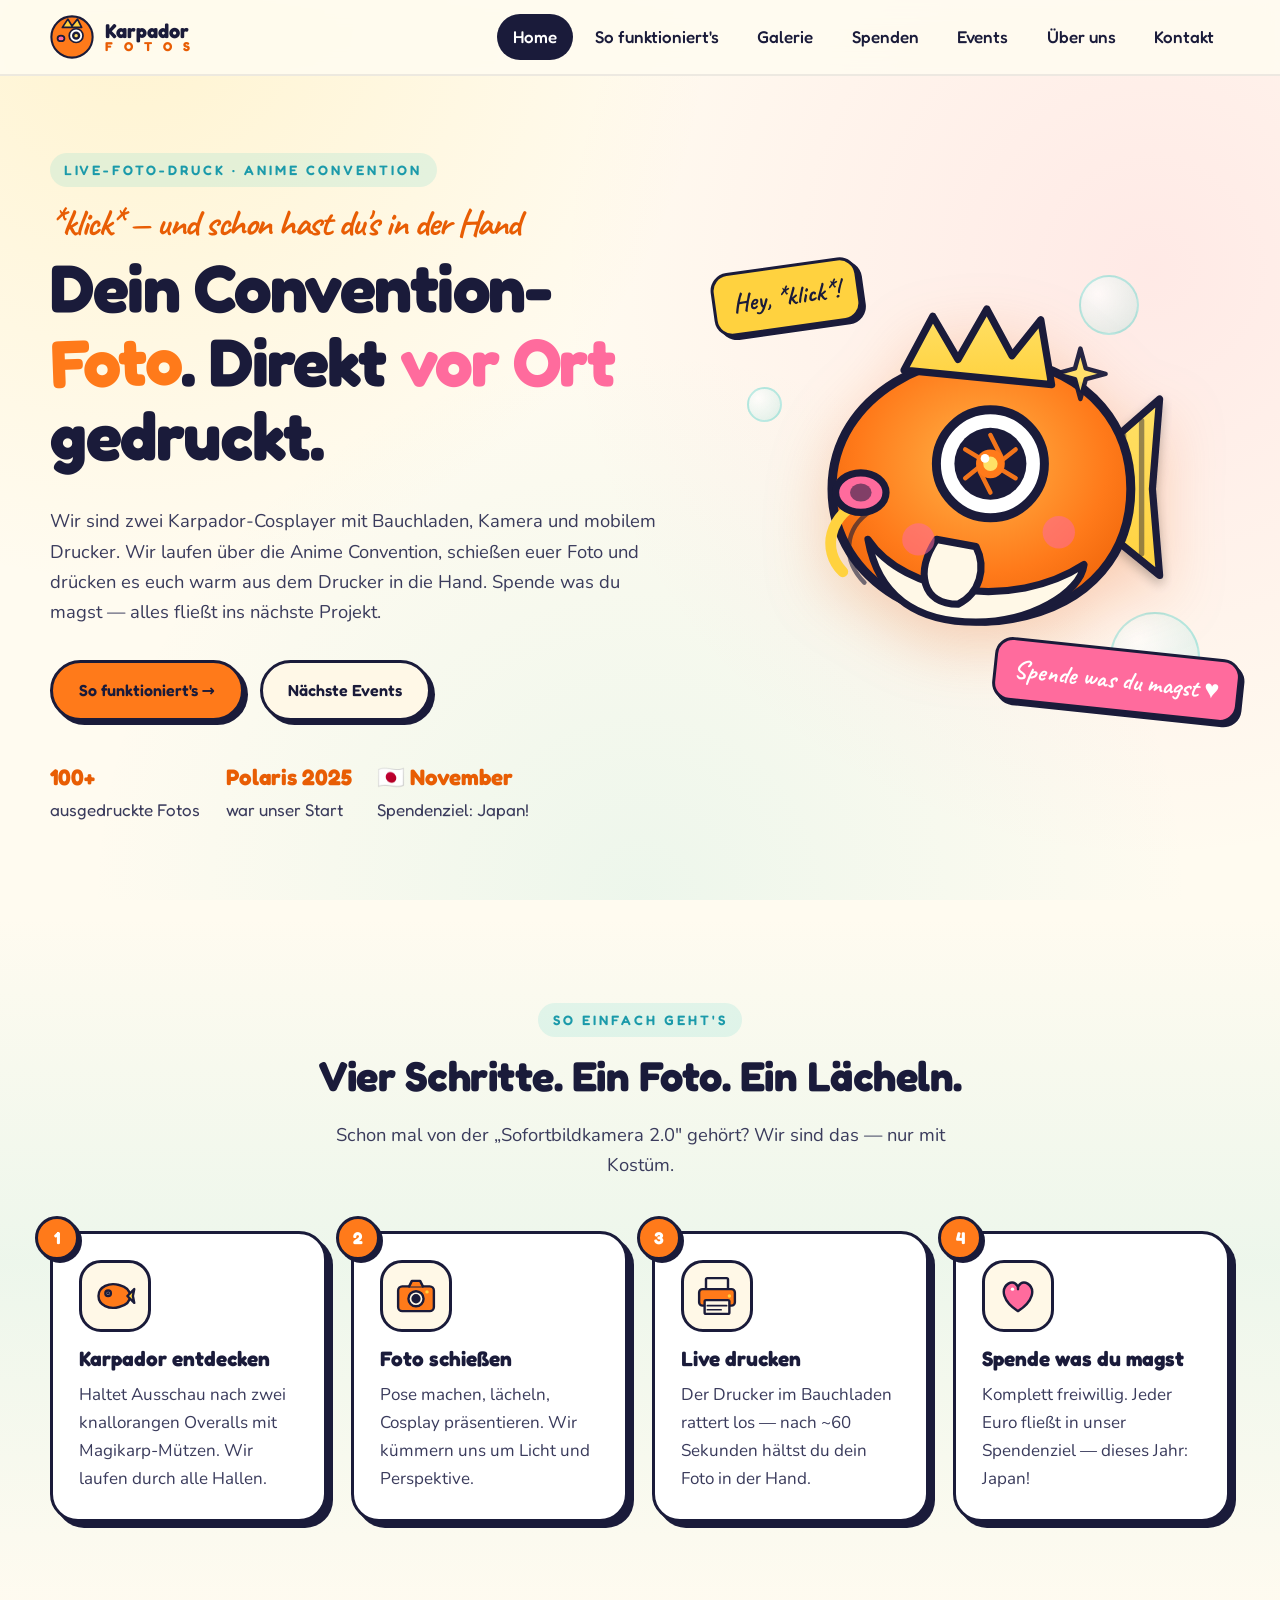
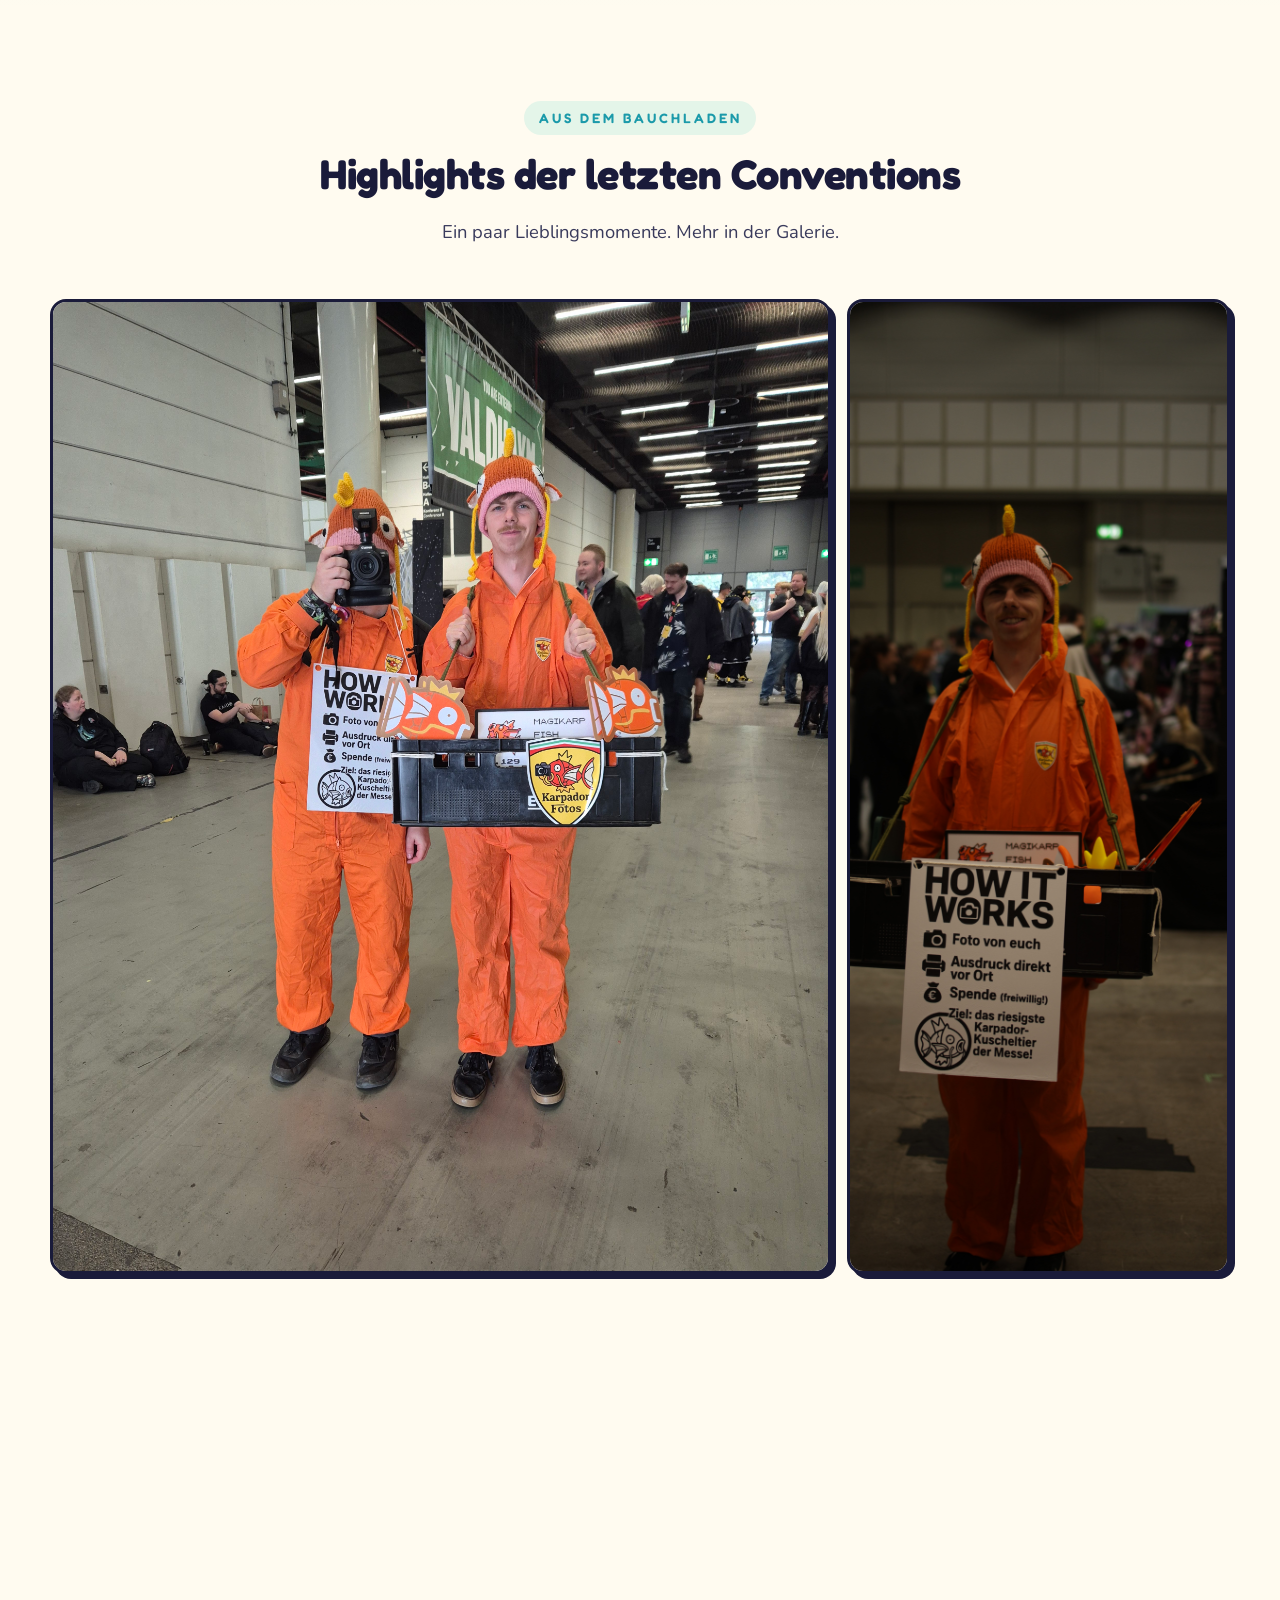
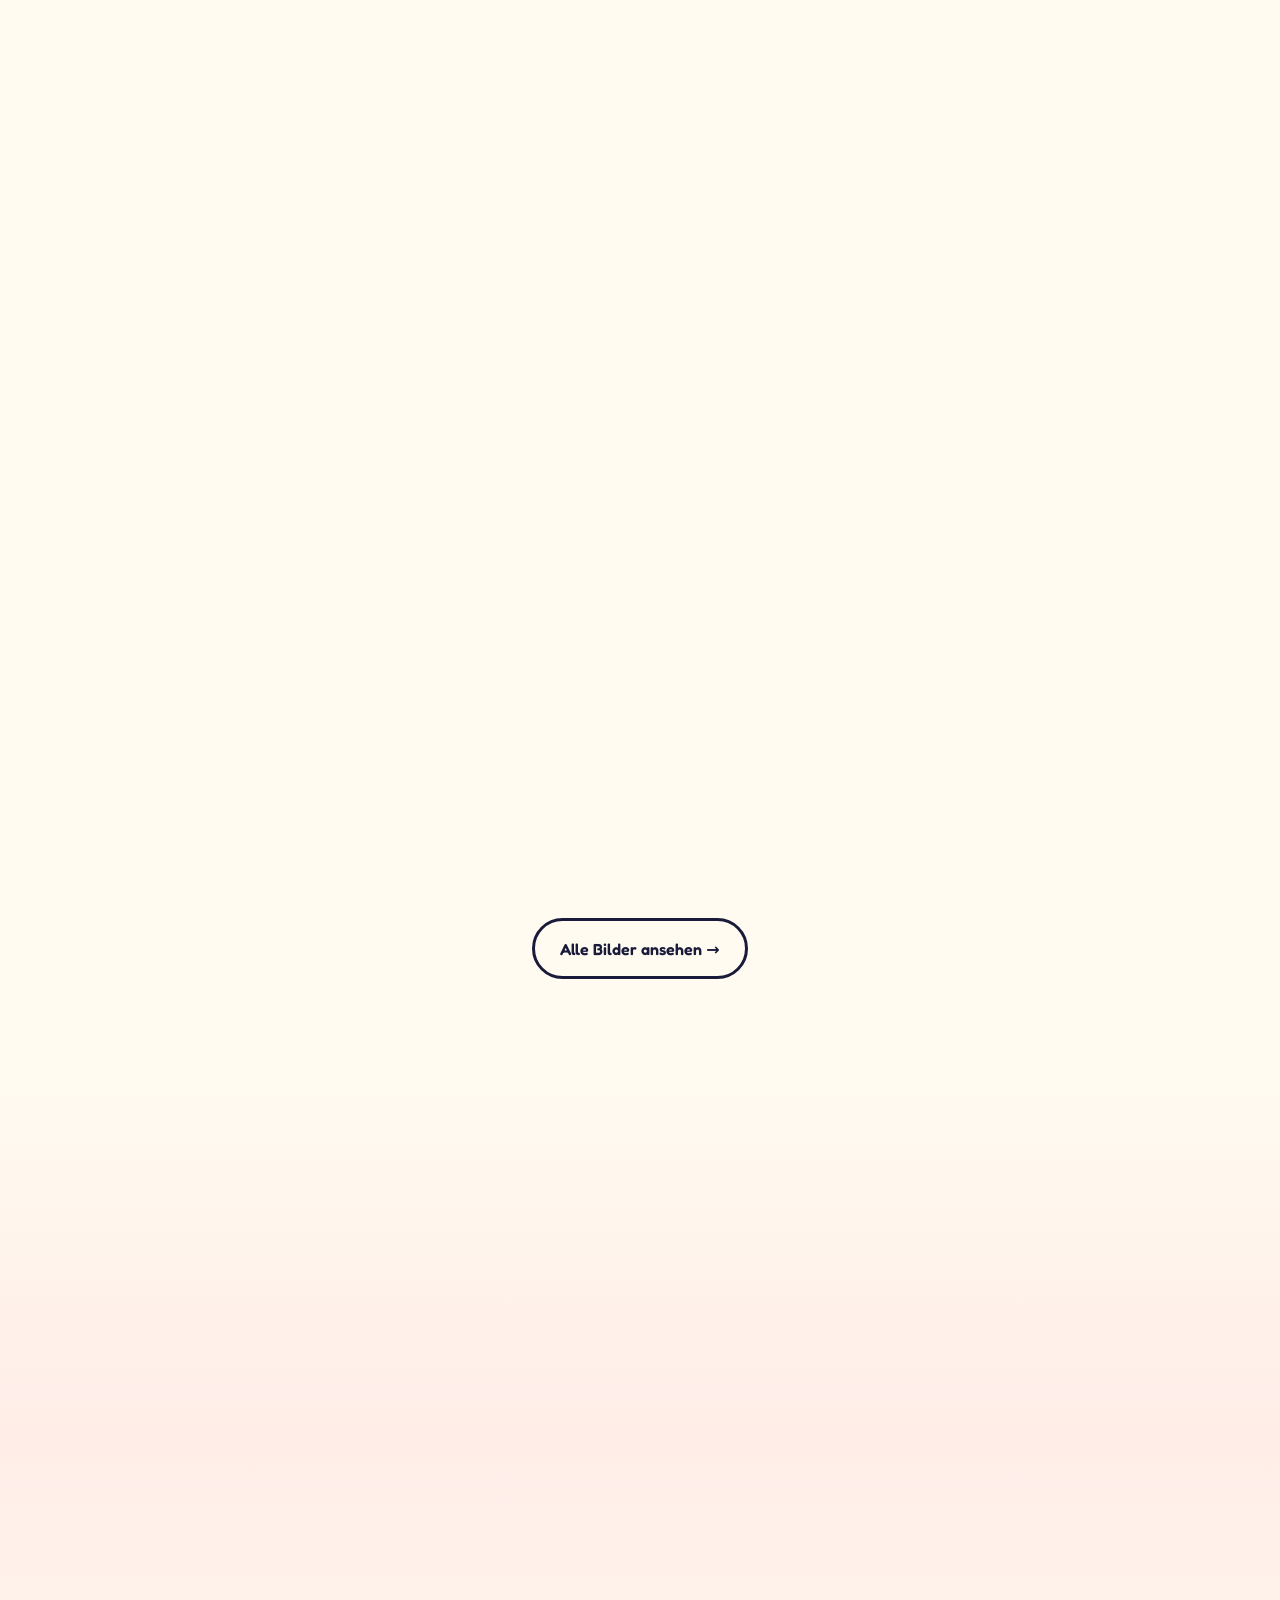
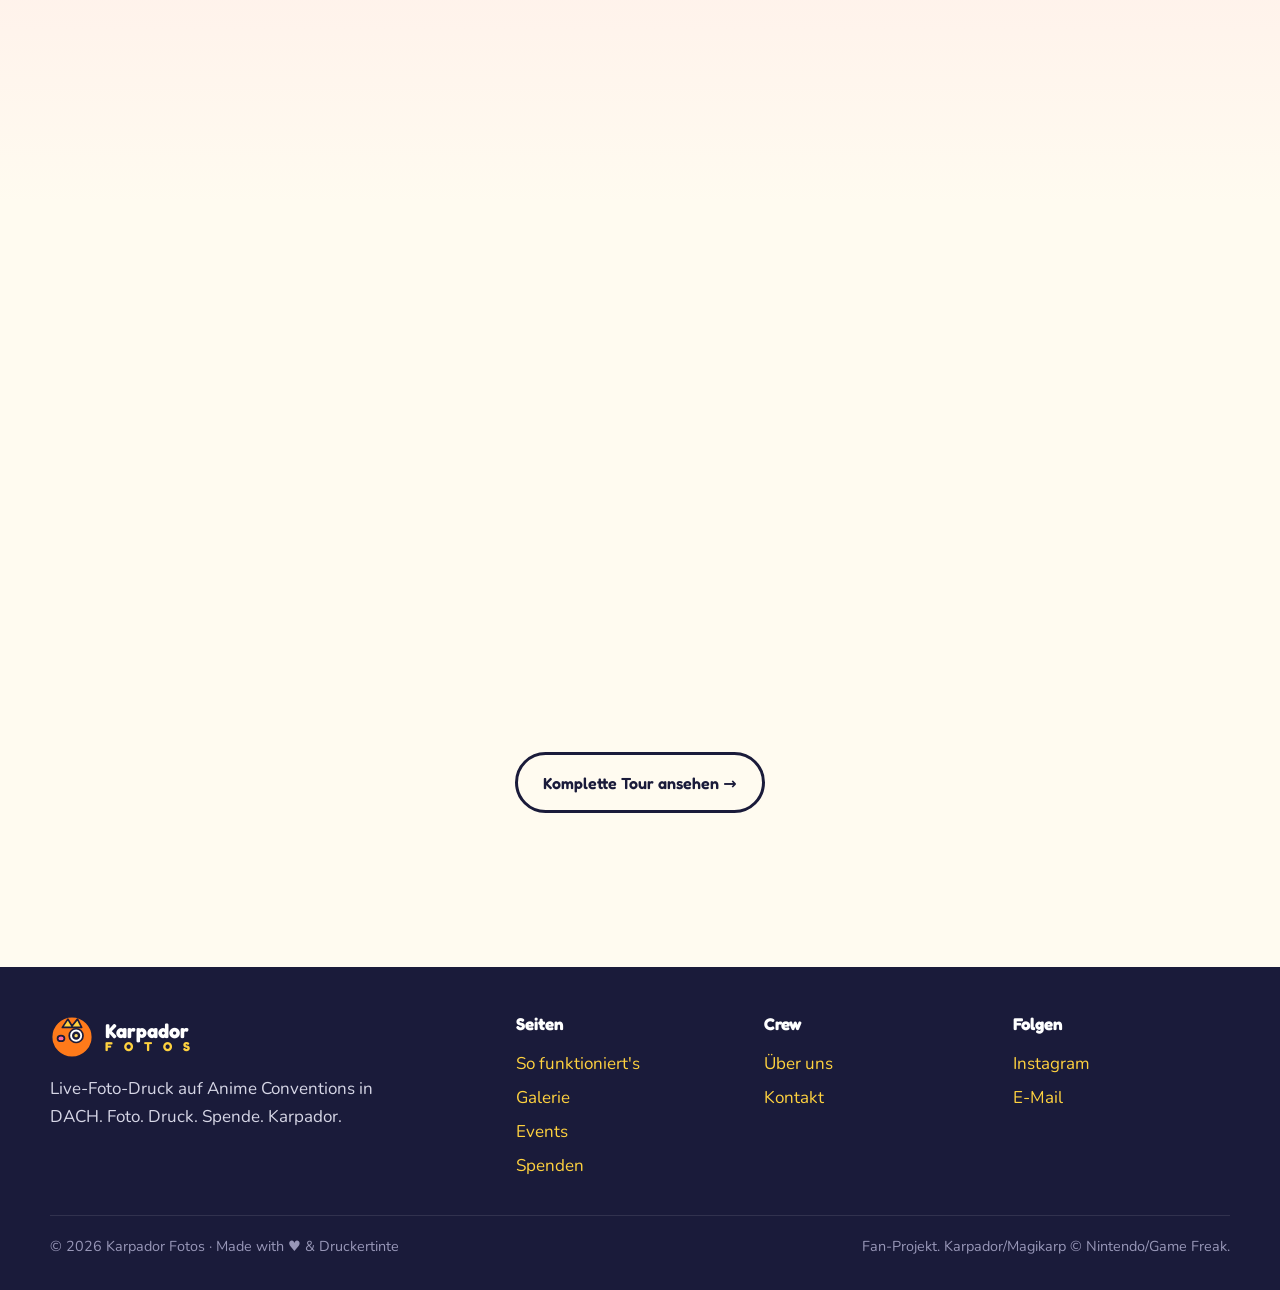
==== index.html @ 67f91f90 "feat: add full Karpador Fotos convention photo booth website Add complete static website for the ani" ====
<!doctype html>
<html lang="de">
<head>
  <meta charset="utf-8" />
  <meta name="viewport" content="width=device-width, initial-scale=1" />
  <title>Karpador Fotos — Live-Foto-Druck auf Anime Conventions</title>
  <meta name="description" content="Zwei Karpador-Cosplayer mit Bauchladen, Kamera & Drucker. Wir fotografieren dich auf der Convention und drucken dein Foto direkt vor Ort aus. Spende, was du magst." />
  <link rel="icon" type="image/svg+xml" href="assets/favicon.svg" />
  <link rel="preconnect" href="https://fonts.googleapis.com" />
  <link rel="preconnect" href="https://fonts.gstatic.com" crossorigin />
  <link href="https://fonts.googleapis.com/css2?family=Fredoka:wght@500;600;700&family=Nunito:wght@400;600;700&family=Caveat:wght@700&display=swap" rel="stylesheet" />
  <link rel="stylesheet" href="styles.css" />
</head>
<body>

<header class="nav">
  <div class="container nav-inner">
    <a class="brand" href="index.html">
      <img src="assets/favicon.svg" alt="" />
      <span class="brand-text">
        <span>Karpador</span><span>F O T O S</span>
      </span>
    </a>
    <button class="nav-toggle" aria-label="Menü"><span></span></button>
    <nav>
      <ul class="nav-links">
        <li><a href="index.html">Home</a></li>
        <li><a href="so-funktionierts.html">So funktioniert's</a></li>
        <li><a href="galerie.html">Galerie</a></li>
        <li><a href="spenden.html">Spenden</a></li>
        <li><a href="events.html">Events</a></li>
        <li><a href="ueber-uns.html">Über uns</a></li>
        <li><a href="kontakt.html">Kontakt</a></li>
      </ul>
    </nav>
  </div>
</header>

<!-- HERO -->
<section class="hero">
  <div class="container hero-grid">
    <div class="reveal">
      <span class="eyebrow">Live-Foto-Druck · Anime Convention</span>
      <h1>
        <span class="hand" style="font-size:.55em; display:block; margin-bottom:.2em;">*klick* — und schon hast du's in der Hand</span>
        Dein Convention-<span class="accent">Foto</span>.
        Direkt <span class="accent2">vor Ort</span> gedruckt.
      </h1>
      <p class="lead">
        Wir sind zwei Karpador-Cosplayer mit Bauchladen, Kamera und mobilem Drucker.
        Wir laufen über die Anime Convention, schießen euer Foto und drücken es
        euch warm aus dem Drucker in die Hand. Spende was du magst — alles fließt
        ins nächste Projekt.
      </p>
      <div class="hero-cta">
        <a class="btn" href="so-funktionierts.html">So funktioniert's →</a>
        <a class="btn secondary" href="events.html">Nächste Events</a>
      </div>
      <div class="hero-meta">
        <div><strong>100+</strong> ausgedruckte Fotos</div>
        <div><strong>Polaris 2025</strong> war unser Start</div>
        <div><strong>🇯🇵 November</strong> Spendenziel: Japan!</div>
      </div>
    </div>

    <div class="hero-art reveal">
      <span class="bubble b1"></span>
      <span class="bubble b2"></span>
      <span class="bubble b3"></span>
      <span class="sticker">Hey, *klick*!</span>
      <img class="mascot" src="assets/logo.svg" alt="Karpador Fotos Maskottchen" />
      <span class="sticker alt">Spende was du magst ♥</span>
    </div>
  </div>
</section>

<!-- HOW IT WORKS -->
<section class="section-aqua">
  <div class="container">
    <div class="section-head reveal">
      <span class="eyebrow">So einfach geht's</span>
      <h2>Vier Schritte. Ein Foto. Ein Lächeln.</h2>
      <p class="lead">Schon mal von der „Sofortbildkamera 2.0" gehört? Wir sind das — nur mit Kostüm.</p>
    </div>

    <div class="grid cols-4">
      <article class="card reveal">
        <span class="step">1</span>
        <div class="icon"><img src="assets/icon-fish.svg" alt=""/></div>
        <h3>Karpador entdecken</h3>
        <p>Haltet Ausschau nach zwei knallorangen Overalls mit Magikarp-Mützen. Wir laufen durch alle Hallen.</p>
      </article>
      <article class="card reveal">
        <span class="step">2</span>
        <div class="icon"><img src="assets/icon-camera.svg" alt=""/></div>
        <h3>Foto schießen</h3>
        <p>Pose machen, lächeln, Cosplay präsentieren. Wir kümmern uns um Licht und Perspektive.</p>
      </article>
      <article class="card reveal">
        <span class="step">3</span>
        <div class="icon"><img src="assets/icon-print.svg" alt=""/></div>
        <h3>Live drucken</h3>
        <p>Der Drucker im Bauchladen rattert los — nach ~60 Sekunden hältst du dein Foto in der Hand.</p>
      </article>
      <article class="card reveal">
        <span class="step">4</span>
        <div class="icon"><img src="assets/icon-heart.svg" alt=""/></div>
        <h3>Spende was du magst</h3>
        <p>Komplett freiwillig. Jeder Euro fließt in unser Spendenziel — dieses Jahr: Japan!</p>
      </article>
    </div>
  </div>
</section>

<!-- GALLERY TEASER -->
<section>
  <div class="container">
    <div class="section-head reveal">
      <span class="eyebrow">Aus dem Bauchladen</span>
      <h2>Highlights der letzten Conventions</h2>
      <p class="lead">Ein paar Lieblingsmomente. Mehr in der Galerie.</p>
    </div>

    <div class="gallery">
      <figure class="wide reveal"><img src="images/20251011_123414.jpg" alt="Karpador Crew mit Bauchladen auf der Convention" /></figure>
      <figure class="small reveal"><img src="images/0R0A3905.JPG" alt="How-it-works Schild am Bauchladen" /></figure>
      <figure class="small reveal"><img src="images/IMG-20251009-WA0000.jpeg" alt="Karpador Sticker aus dem 3D-Drucker" /></figure>
      <figure class="medium reveal"><img src="images/IMG-20251009-WA0020.jpg" alt="Karpador Schilder werden produziert" /></figure>
      <figure class="medium reveal"><img src="images/IMG-20251009-WA0015.jpg" alt="Karpador Illustration über dem Regenbogen" class="landscape" /></figure>
    </div>
    <div class="center mt-3">
      <a class="btn ghost" href="galerie.html">Alle Bilder ansehen →</a>
    </div>
  </div>
</section>

<!-- DONATION GOAL -->
<section class="section-pink">
  <div class="container">
    <div class="panel reveal">
      <div class="grid cols-2" style="align-items:center;">
        <div>
          <span class="eyebrow">Spendenziel 2026</span>
          <h2>Karpador goes Japan 🇯🇵</h2>
          <p class="lead">
            Dieses Jahr sparen wir für unsere große <strong>Japanreise im November</strong>.
            Tokio, Osaka, Akihabara — und natürlich ein Pilgerbesuch im
            Pokémon Center. Jede Spende ist ein Schritt näher.
          </p>
          <div class="mt-2 progress" aria-label="Spendenfortschritt 0 Prozent">
            <span data-value="0" style="width:0%"></span>
          </div>
          <p class="mt-2"><strong>Frisch gestartet</strong> · <span class="hand">jede Spende ist der erste Schritt nach Tokio!</span></p>
          <a class="btn pink mt-2" href="spenden.html">Mehr erfahren →</a>
        </div>
        <div class="center">
          <img src="assets/logo.svg" style="max-width: 280px; margin: 0 auto; animation: float 5s ease-in-out infinite;" alt="" />
        </div>
      </div>
    </div>
  </div>
</section>

<!-- EVENTS TEASER -->
<section>
  <div class="container">
    <div class="section-head reveal">
      <span class="eyebrow">Wo ihr uns trefft</span>
      <h2>Nächste Stops</h2>
    </div>

    <div class="event reveal">
      <div class="date"><span class="day">29</span><span class="month">Mai</span></div>
      <div>
        <h3>DoKomi 2026</h3>
        <p class="where">Düsseldorf · Messe · Fr–So · diese Woche!</p>
      </div>
      <div><span class="status" style="background: var(--pink); color: #fff;">diese Woche</span></div>
    </div>
    <div class="event reveal">
      <div class="date"><span class="day">07</span><span class="month">Nov</span></div>
      <div>
        <h3>Polaris 2026</h3>
        <p class="where">Hamburg · Messe · vermutlich dabei</p>
      </div>
      <div><span class="status">geplant</span></div>
    </div>
    <div class="center mt-3">
      <a class="btn ghost" href="events.html">Komplette Tour ansehen →</a>
    </div>
  </div>
</section>

<!-- FOOTER -->
<footer class="footer">
  <div class="container">
    <div class="footer-grid">
      <div>
        <a class="brand" href="index.html">
          <img src="assets/favicon.svg" alt="" />
          <span class="brand-text">
            <span>Karpador</span><span>F O T O S</span>
          </span>
        </a>
        <p style="margin-top:1rem; max-width: 36ch;">Live-Foto-Druck auf Anime Conventions in DACH. Foto. Druck. Spende. Karpador.</p>
      </div>
      <div>
        <h4>Seiten</h4>
        <ul style="list-style:none; padding:0; margin:0; line-height:2;">
          <li><a href="so-funktionierts.html">So funktioniert's</a></li>
          <li><a href="galerie.html">Galerie</a></li>
          <li><a href="events.html">Events</a></li>
          <li><a href="spenden.html">Spenden</a></li>
        </ul>
      </div>
      <div>
        <h4>Crew</h4>
        <ul style="list-style:none; padding:0; margin:0; line-height:2;">
          <li><a href="ueber-uns.html">Über uns</a></li>
          <li><a href="kontakt.html">Kontakt</a></li>
        </ul>
      </div>
      <div>
        <h4>Folgen</h4>
        <ul style="list-style:none; padding:0; margin:0; line-height:2;">
          <li><a href="#">Instagram</a></li>
          <li><a href="mailto:hallo@karpador-fotos.de">E-Mail</a></li>
        </ul>
      </div>
    </div>
    <div class="footer-bottom">
      <span>© 2026 Karpador Fotos · Made with ♥ & Druckertinte</span>
      <span>Fan-Projekt. Karpador/Magikarp © Nintendo/Game Freak.</span>
    </div>
  </div>
</footer>

<script src="script.js"></script>
</body>
</html>
---- styles.css ----
/* ==========================================================================
   Karpador Fotos — Brand & Site Styles
   Colors:   Orange #FF7A1A · Deep #E85D04 · Yellow #FFD23F · Pink #FF6B9D
             Aqua #4ECDC4 · Cream #FFF8E7 · Ink #1A1B3A
   Type:     Fredoka (Display) · Nunito (Body) · Caveat (Hand)
   ========================================================================== */

:root {
  --orange:        #FF7A1A;
  --orange-deep:   #E85D04;
  --orange-soft:   #FFB347;
  --yellow:        #FFD23F;
  --yellow-soft:   #FFE066;
  --pink:          #FF6B9D;
  --aqua:          #4ECDC4;
  --aqua-deep:     #1B9AAA;
  --cream:         #FFF8E7;
  --paper:         #FFFBF0;
  --ink:           #1A1B3A;
  --ink-soft:      #3A3B5C;
  --muted:         #6E7095;

  --font-display:  "Fredoka", "Trebuchet MS", system-ui, sans-serif;
  --font-body:     "Nunito", system-ui, -apple-system, sans-serif;
  --font-hand:     "Caveat", "Comic Sans MS", cursive;

  --radius-sm:     8px;
  --radius:        16px;
  --radius-lg:     28px;
  --radius-pill:   999px;

  --shadow-sm:     0 2px 6px rgba(26,27,58,.08);
  --shadow:        0 8px 30px rgba(26,27,58,.10);
  --shadow-lg:     0 24px 60px rgba(26,27,58,.18);

  --container:     1180px;
  --gap:           clamp(1rem, 2vw, 1.5rem);
}

/* ---------- Reset ---------- */
*,*::before,*::after { box-sizing: border-box; }
html { scroll-behavior: smooth; -webkit-text-size-adjust: 100%; }
body {
  margin: 0;
  font-family: var(--font-body);
  font-size: 17px;
  line-height: 1.65;
  color: var(--ink);
  background: var(--paper);
  background-image:
    radial-gradient(circle at 10% 0%, rgba(255,210,63,.18), transparent 40%),
    radial-gradient(circle at 90% 30%, rgba(255,107,157,.12), transparent 45%),
    radial-gradient(circle at 50% 100%, rgba(78,205,196,.10), transparent 50%);
  background-attachment: fixed;
  min-height: 100vh;
}
img, svg { max-width: 100%; display: block; }
a { color: var(--orange-deep); text-decoration: none; }
a:hover { color: var(--orange); text-decoration: underline; text-underline-offset: 3px; }

/* ---------- Typography ---------- */
h1,h2,h3,h4 {
  font-family: var(--font-display);
  font-weight: 700;
  line-height: 1.1;
  margin: 0 0 .5em;
  color: var(--ink);
}
h1 { font-size: clamp(2.4rem, 5.5vw, 4.2rem); letter-spacing: -1.5px; }
h2 { font-size: clamp(1.8rem, 3.6vw, 2.6rem); letter-spacing: -.5px; }
h3 { font-size: 1.3rem; }
.hand { font-family: var(--font-hand); font-weight: 700; color: var(--orange-deep); }
.eyebrow {
  display: inline-block;
  font-family: var(--font-display);
  font-weight: 600;
  text-transform: uppercase;
  letter-spacing: 3px;
  font-size: .85rem;
  color: var(--aqua-deep);
  background: rgba(78,205,196,.15);
  padding: .35rem .9rem;
  border-radius: var(--radius-pill);
  margin-bottom: 1rem;
}
.lead { font-size: 1.15rem; color: var(--ink-soft); max-width: 60ch; }

/* ---------- Layout ---------- */
.container { width: min(100% - 2rem, var(--container)); margin-inline: auto; }
section { padding: clamp(3rem, 7vw, 6rem) 0; position: relative; }
.section-head { text-align: center; margin-bottom: clamp(2rem, 4vw, 3.5rem); }
.section-head .lead { margin: 0 auto; }

.grid { display: grid; gap: var(--gap); }
.grid.cols-2 { grid-template-columns: repeat(2, 1fr); }
.grid.cols-3 { grid-template-columns: repeat(3, 1fr); }
.grid.cols-4 { grid-template-columns: repeat(4, 1fr); }
@media (max-width: 900px) {
  .grid.cols-3, .grid.cols-4 { grid-template-columns: repeat(2, 1fr); }
}
@media (max-width: 600px) {
  .grid.cols-2, .grid.cols-3, .grid.cols-4 { grid-template-columns: 1fr; }
}

/* ---------- Buttons ---------- */
.btn {
  display: inline-flex; align-items: center; gap: .6rem;
  padding: .9rem 1.6rem;
  font-family: var(--font-display); font-weight: 600; font-size: 1rem;
  border-radius: var(--radius-pill);
  border: 3px solid var(--ink);
  background: var(--orange);
  color: var(--ink);
  cursor: pointer;
  transition: transform .15s ease, box-shadow .15s ease, background .2s;
  box-shadow: 4px 4px 0 var(--ink);
  text-decoration: none;
}
.btn:hover { transform: translate(-2px, -2px); box-shadow: 6px 6px 0 var(--ink); text-decoration: none; }
.btn:active { transform: translate(2px, 2px); box-shadow: 1px 1px 0 var(--ink); }
.btn.secondary { background: var(--cream); }
.btn.pink { background: var(--pink); color: #fff; }
.btn.yellow { background: var(--yellow); }
.btn.ghost { background: transparent; box-shadow: none; }
.btn.ghost:hover { background: rgba(255,122,26,.1); box-shadow: none; transform: none; }

/* ---------- Navigation ---------- */
.nav {
  position: sticky; top: 0; z-index: 50;
  background: rgba(255,251,240,.92);
  backdrop-filter: saturate(150%) blur(12px);
  border-bottom: 2px solid rgba(26,27,58,.08);
}
.nav-inner {
  display: flex; align-items: center; justify-content: space-between;
  padding: .9rem 0;
}
.brand { display: flex; align-items: center; gap: .7rem; font-family: var(--font-display); font-weight: 700; color: var(--ink); text-decoration: none; font-size: 1.25rem; }
.brand:hover { text-decoration: none; }
.brand img { width: 44px; height: 44px; }
.brand-text { display: flex; flex-direction: column; line-height: 1; }
.brand-text span:last-child { color: var(--orange-deep); font-size: .8rem; letter-spacing: 4px; }

.nav-links { display: flex; gap: .4rem; align-items: center; list-style: none; margin: 0; padding: 0; }
.nav-links a {
  display: inline-block;
  padding: .55rem 1rem;
  border-radius: var(--radius-pill);
  font-family: var(--font-display); font-weight: 500;
  color: var(--ink); text-decoration: none;
  transition: background .15s, color .15s;
}
.nav-links a:hover { background: rgba(255,122,26,.12); color: var(--orange-deep); text-decoration: none; }
.nav-links a.active { background: var(--ink); color: #fff; }
.nav-toggle {
  display: none; background: var(--orange); border: 3px solid var(--ink);
  width: 44px; height: 44px; border-radius: 12px;
  cursor: pointer; padding: 0; box-shadow: 3px 3px 0 var(--ink);
}
.nav-toggle span, .nav-toggle span::before, .nav-toggle span::after {
  display: block; width: 22px; height: 3px; background: var(--ink); margin: auto; border-radius: 2px; position: relative; content: '';
}
.nav-toggle span::before { position: absolute; top: -7px; left: 0; }
.nav-toggle span::after  { position: absolute; top:  7px; left: 0; }

@media (max-width: 820px) {
  .nav-toggle {
    display: inline-flex; align-items: center; justify-content: center;
    margin-left: auto;        /* push burger to far right */
    order: 2;                  /* burger after brand, before empty <nav> */
  }
  .nav-inner > nav { order: 3; }
  .nav-links {
    position: absolute;
    top: 100%; left: 0; right: 0;
    flex-direction: column; align-items: stretch;
    background: var(--paper);
    border-bottom: 3px solid var(--ink);
    box-shadow: 0 14px 28px rgba(26,27,58,.14);
    padding: 1rem; gap: .25rem;
    z-index: 60;
    /* Hidden state: invisible, untouchable, slightly raised for animation */
    opacity: 0;
    visibility: hidden;
    transform: translateY(-8px);
    pointer-events: none;
    transition: opacity .2s ease, transform .2s ease, visibility .2s ease;
  }
  .nav.open .nav-links {
    opacity: 1;
    visibility: visible;
    transform: translateY(0);
    pointer-events: auto;
  }
}

/* ---------- Hero ---------- */
.hero {
  padding: clamp(2.5rem, 6vw, 5rem) 0 clamp(3rem, 7vw, 6rem);
  position: relative; overflow: hidden;
}
.hero-grid {
  display: grid; gap: clamp(2rem, 4vw, 4rem);
  grid-template-columns: 1.1fr .9fr; align-items: center;
}
@media (max-width: 900px) { .hero-grid { grid-template-columns: 1fr; text-align: center; }
  .hero-cta { justify-content: center; }
}
.hero h1 .accent { color: var(--orange); display: inline-block; transform: rotate(-2deg); }
.hero h1 .accent2 { color: var(--pink); }
.hero p.lead { margin-top: 1.2rem; }
.hero-cta { display: flex; gap: 1rem; margin-top: 2rem; flex-wrap: wrap; }
.hero-meta {
  display: flex; gap: 1.6rem; margin-top: 2.4rem; flex-wrap: wrap;
  font-family: var(--font-display); color: var(--ink-soft);
}
.hero-meta strong { color: var(--orange-deep); font-size: 1.4rem; display: block; }
.hero-art {
  position: relative; aspect-ratio: 1 / 1;
  display: grid; place-items: center;
}
.hero-art .bubble {
  position: absolute; border-radius: 50%;
  background: radial-gradient(circle at 30% 30%, rgba(255,255,255,.7), rgba(78,205,196,.18));
  border: 2px solid rgba(78,205,196,.35);
  animation: bob 6s ease-in-out infinite;
}
.hero-art .bubble.b1 { width: 60px; height: 60px; top: 8%; right: 18%; }
.hero-art .bubble.b2 { width: 35px; height: 35px; top: 30%; left: 5%; animation-delay: -2s; }
.hero-art .bubble.b3 { width: 90px; height: 90px; bottom: 8%; right: 6%; animation-delay: -4s; }
.hero-art .mascot { width: 78%; animation: float 5s ease-in-out infinite; filter: drop-shadow(0 20px 30px rgba(232,93,4,.25)); }
.hero-art .sticker {
  position: absolute; font-family: var(--font-hand); font-size: 1.6rem; font-weight: 700; color: var(--ink);
  background: var(--yellow); padding: .5rem 1.1rem; border: 3px solid var(--ink); border-radius: 18px; box-shadow: 4px 4px 0 var(--ink);
  transform: rotate(-8deg); top: 6%; left: -2%;
}
.hero-art .sticker.alt { background: var(--pink); color: #fff; top: auto; left: auto; bottom: 6%; right: -2%; transform: rotate(6deg); }

@keyframes float { 0%,100% { transform: translateY(0); } 50% { transform: translateY(-14px); } }
@keyframes bob   { 0%,100% { transform: translateY(0) scale(1); } 50% { transform: translateY(-10px) scale(1.05); } }

/* ---------- Card ---------- */
.card {
  background: #fff;
  border: 3px solid var(--ink);
  border-radius: var(--radius-lg);
  padding: 1.6rem;
  box-shadow: 6px 6px 0 var(--ink);
  transition: transform .18s ease, box-shadow .18s ease;
}
.card:hover { transform: translate(-3px, -3px); box-shadow: 9px 9px 0 var(--ink); }
.card .icon {
  width: 72px; height: 72px; border-radius: 22px;
  display: grid; place-items: center;
  background: var(--cream); border: 3px solid var(--ink);
  margin-bottom: 1rem;
}
.card .icon img { width: 44px; height: 44px; }
.card .step {
  position: absolute; top: -18px; left: -18px;
  width: 44px; height: 44px; border-radius: 50%;
  display: grid; place-items: center;
  background: var(--orange); color: #fff;
  font-family: var(--font-display); font-weight: 700;
  border: 3px solid var(--ink); box-shadow: 3px 3px 0 var(--ink);
}
.card { position: relative; }
.card h3 { margin-top: 0; }
.card p { color: var(--ink-soft); margin: 0; }

/* ---------- Sections / Variants ---------- */
.section-orange { background: linear-gradient(180deg, transparent, rgba(255,122,26,.08), transparent); }
.section-aqua   { background: linear-gradient(180deg, transparent, rgba(78,205,196,.10), transparent); }
.section-pink   { background: linear-gradient(180deg, transparent, rgba(255,107,157,.10), transparent); }

.panel {
  background: #fff; border: 3px solid var(--ink); border-radius: var(--radius-lg);
  padding: clamp(1.5rem, 3vw, 2.5rem); box-shadow: 8px 8px 0 var(--ink);
}

/* ---------- Gallery ---------- */
.gallery {
  display: grid; gap: 1rem;
  grid-template-columns: repeat(12, 1fr);
}
.gallery figure {
  margin: 0; border: 3px solid var(--ink); border-radius: var(--radius);
  overflow: hidden; background: #fff; box-shadow: 5px 5px 0 var(--ink);
  transition: transform .2s, box-shadow .2s;
  position: relative;
}
.gallery figure:hover { transform: translate(-3px, -3px); box-shadow: 8px 8px 0 var(--ink); }
.gallery figure img { width: 100%; height: 100%; object-fit: cover; aspect-ratio: 4 / 5; }
.gallery .tall   { grid-column: span 4; }
.gallery .wide   { grid-column: span 8; }
.gallery .medium { grid-column: span 6; }
.gallery .small  { grid-column: span 4; }
.gallery figure img.landscape { aspect-ratio: 4 / 3; }
@media (max-width: 800px) {
  .gallery .tall, .gallery .wide, .gallery .medium, .gallery .small { grid-column: span 12; }
}

/* ---------- Progress (Donation goal) ---------- */
.progress {
  height: 36px; background: var(--cream);
  border: 3px solid var(--ink); border-radius: var(--radius-pill);
  overflow: hidden; box-shadow: inset 2px 2px 0 rgba(0,0,0,.04);
}
.progress > span {
  display: block; height: 100%;
  background: linear-gradient(90deg, var(--yellow), var(--orange), var(--pink));
  border-radius: var(--radius-pill);
  position: relative; transition: width 1.2s ease;
}
.progress > span::after {
  content: ''; position: absolute; right: 6px; top: 50%; transform: translateY(-50%);
  width: 22px; height: 22px; border-radius: 50%; background: #fff;
  border: 2px solid var(--ink);
}

/* ---------- Event list ---------- */
.event {
  display: grid; grid-template-columns: 110px 1fr auto;
  align-items: center; gap: 1.4rem;
  padding: 1.2rem 1.4rem;
  background: #fff; border: 3px solid var(--ink); border-radius: var(--radius);
  box-shadow: 5px 5px 0 var(--ink);
  margin-bottom: 1rem;
}
.event .date {
  text-align: center; padding: .6rem .4rem;
  background: var(--orange); color: #fff;
  border: 3px solid var(--ink); border-radius: 14px;
  font-family: var(--font-display); font-weight: 700;
}
.event .date .day { display: block; font-size: 1.8rem; line-height: 1; }
.event .date .month { display: block; text-transform: uppercase; font-size: .8rem; letter-spacing: 2px; }
.event h3 { margin: 0 0 .2rem; }
.event .where { color: var(--muted); font-size: .95rem; }
.event .status {
  font-family: var(--font-display); font-weight: 600; font-size: .85rem;
  padding: .35rem .8rem; border-radius: var(--radius-pill);
  background: var(--cream); border: 2px solid var(--ink);
}
.event.past { opacity: .7; }
.event.past .date { background: var(--muted); }
@media (max-width: 600px) {
  .event { grid-template-columns: 1fr; text-align: center; }
}

/* ---------- Forms ---------- */
.form-row { display: grid; gap: 1rem; margin-bottom: 1rem; }
.form-row.two { grid-template-columns: 1fr 1fr; }
@media (max-width: 600px) { .form-row.two { grid-template-columns: 1fr; } }
label { display: block; font-family: var(--font-display); font-weight: 600; margin-bottom: .35rem; }
input, textarea, select {
  width: 100%; padding: .85rem 1rem;
  font: inherit; color: var(--ink);
  background: #fff;
  border: 3px solid var(--ink); border-radius: 14px;
  transition: box-shadow .15s, transform .15s;
}
input:focus, textarea:focus, select:focus {
  outline: none; box-shadow: 4px 4px 0 var(--orange); transform: translate(-2px,-2px);
}
textarea { min-height: 140px; resize: vertical; }

/* ---------- Footer ---------- */
.footer {
  background: var(--ink); color: #d6d6e6; padding: 3rem 0 2rem; margin-top: 4rem;
}
.footer a { color: var(--yellow); }
.footer-grid { display: grid; gap: 2rem; grid-template-columns: 2fr 1fr 1fr 1fr; }
@media (max-width: 800px) { .footer-grid { grid-template-columns: 1fr 1fr; } }
@media (max-width: 500px) { .footer-grid { grid-template-columns: 1fr; } }
.footer h4 { color: #fff; font-family: var(--font-display); margin-bottom: .8rem; }
.footer .brand { color: #fff; }
.footer .brand-text span:last-child { color: var(--yellow); }
.footer-bottom {
  border-top: 1px solid rgba(255,255,255,.1);
  margin-top: 2rem; padding-top: 1.2rem;
  font-size: .9rem; color: #9897b8;
  display: flex; justify-content: space-between; flex-wrap: wrap; gap: 1rem;
}

/* ---------- Util ---------- */
.center { text-align: center; }
.mt-2 { margin-top: 2rem; }
.mt-3 { margin-top: 3rem; }
.tag {
  display: inline-block; padding: .25rem .7rem; border-radius: var(--radius-pill);
  background: var(--yellow); color: var(--ink); font-family: var(--font-display); font-weight: 600;
  font-size: .85rem; border: 2px solid var(--ink);
}
.tag.pink { background: var(--pink); color: #fff; }
.tag.aqua { background: var(--aqua); color: var(--ink); }

/* ---------- Crew Avatars ---------- */
.avatar {
  width: 132px; height: 132px;
  margin: 0 auto 1.2rem;
  border-radius: 50%;
  border: 4px solid var(--ink);
  display: grid; place-items: center;
  box-shadow: 4px 4px 0 var(--ink);
  overflow: hidden;
  position: relative;
}
.avatar img { width: 88%; height: 88%; object-fit: contain; }
.avatar-orange { background: linear-gradient(160deg, #FFD7A8, #FF9B4D); }
.avatar-pink   { background: linear-gradient(160deg, #FFD2E0, #FF9BBE); }
.avatar-aqua   { background: linear-gradient(160deg, #C8F0EC, #7BD8D1); }

/* Reveal animation */
.reveal { opacity: 0; transform: translateY(20px); transition: opacity .6s ease, transform .6s ease; }
.reveal.visible { opacity: 1; transform: translateY(0); }
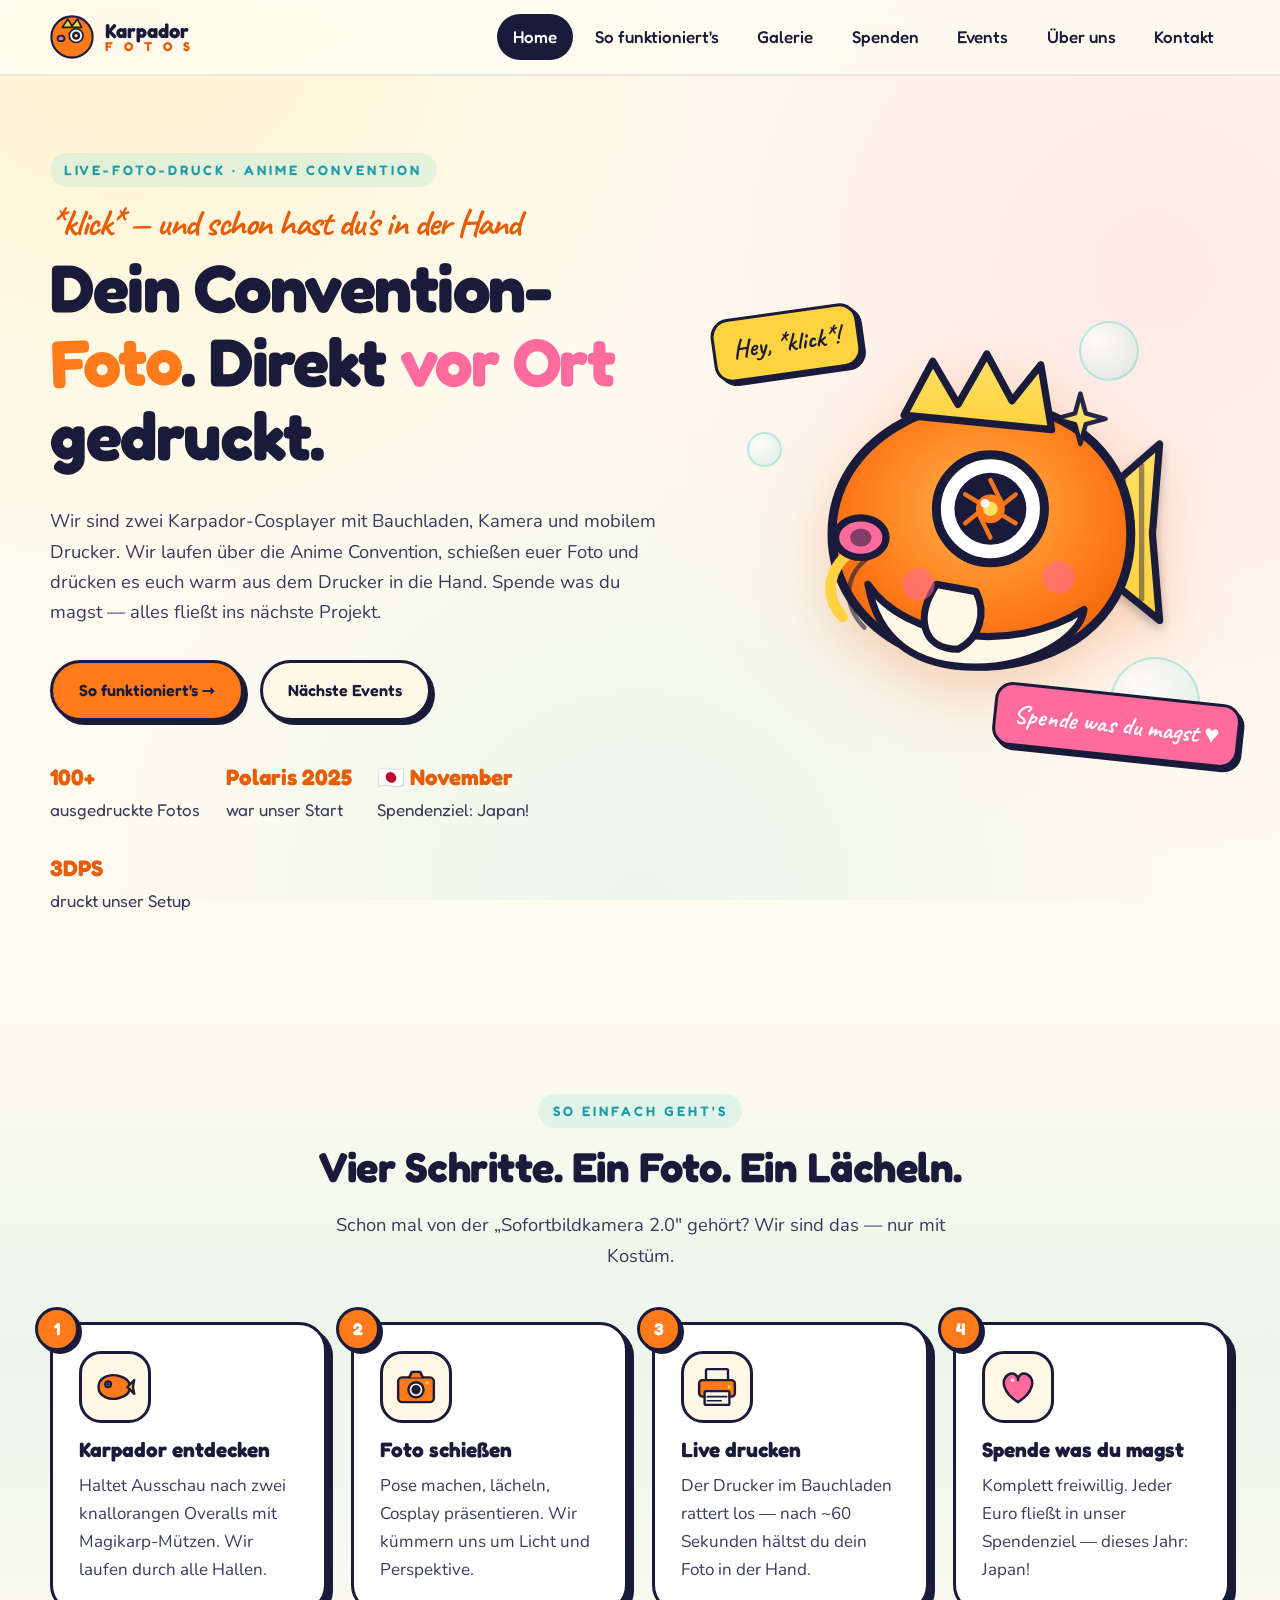
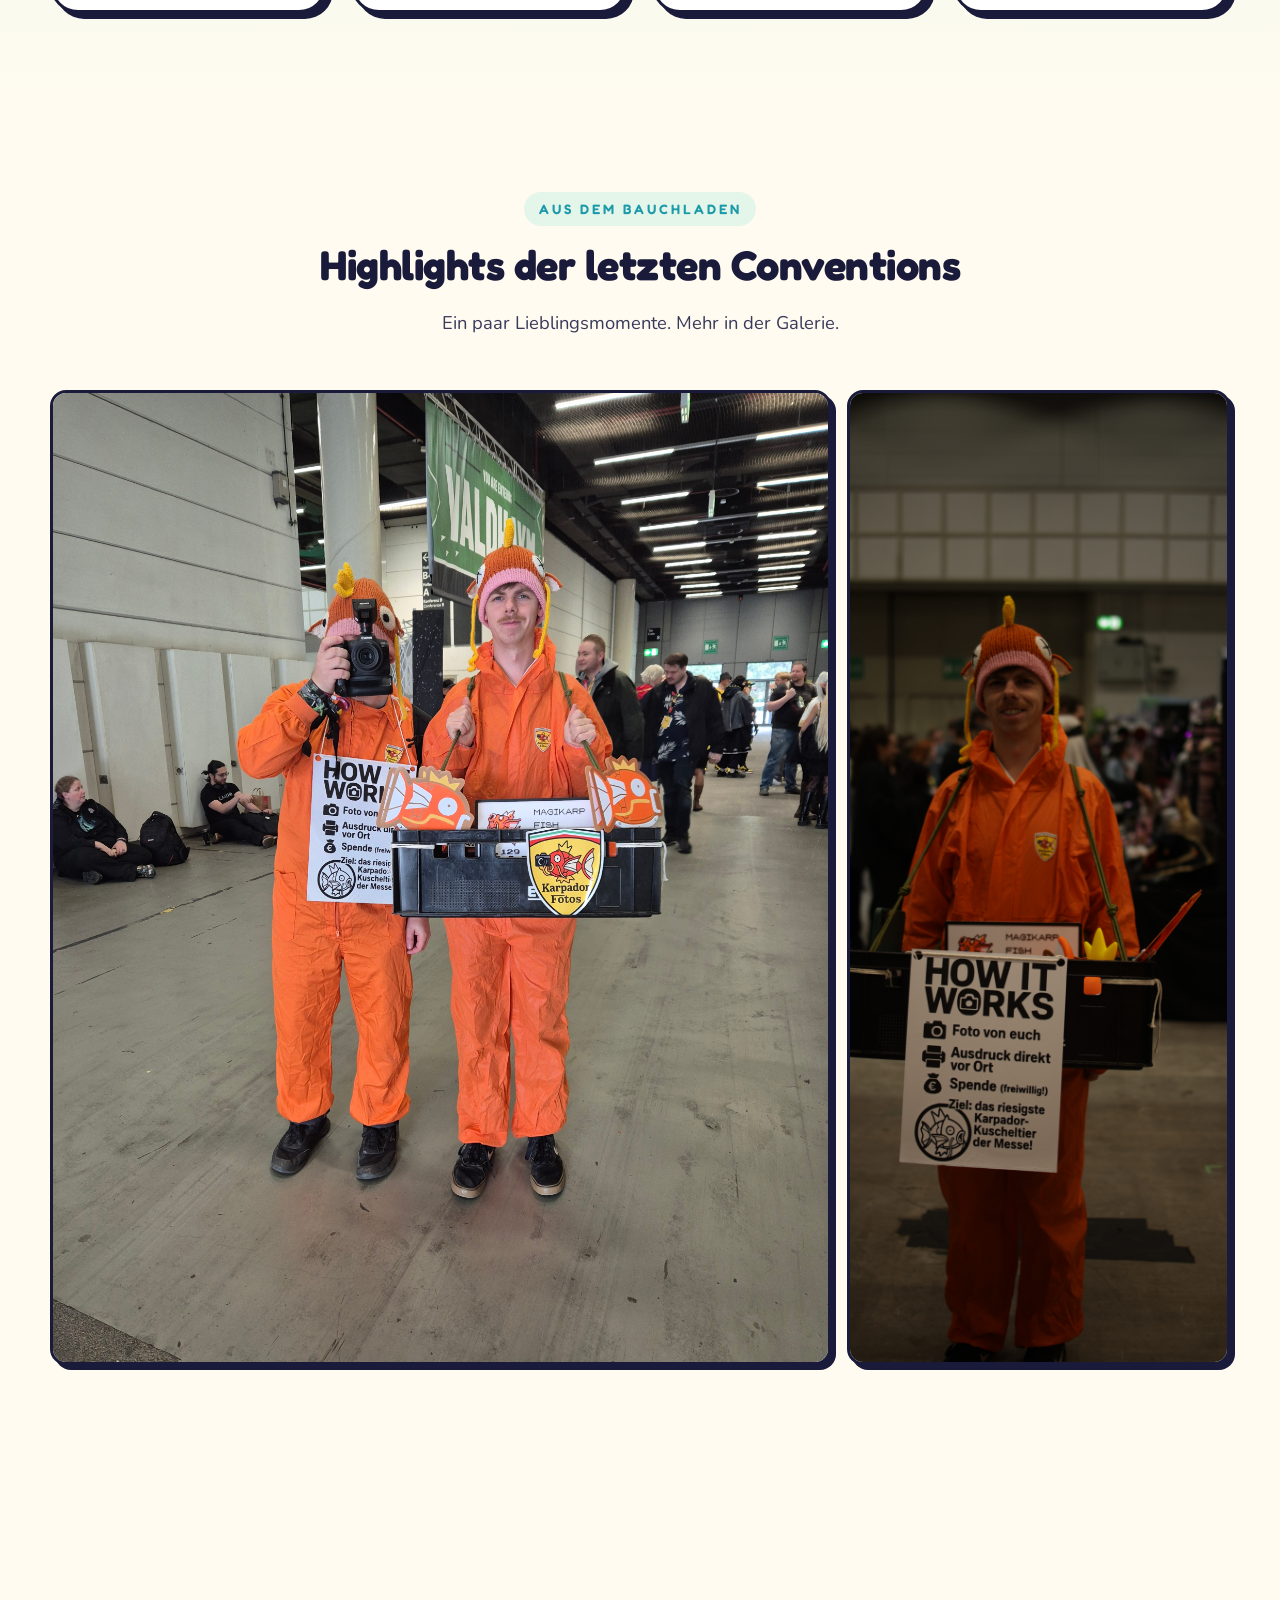
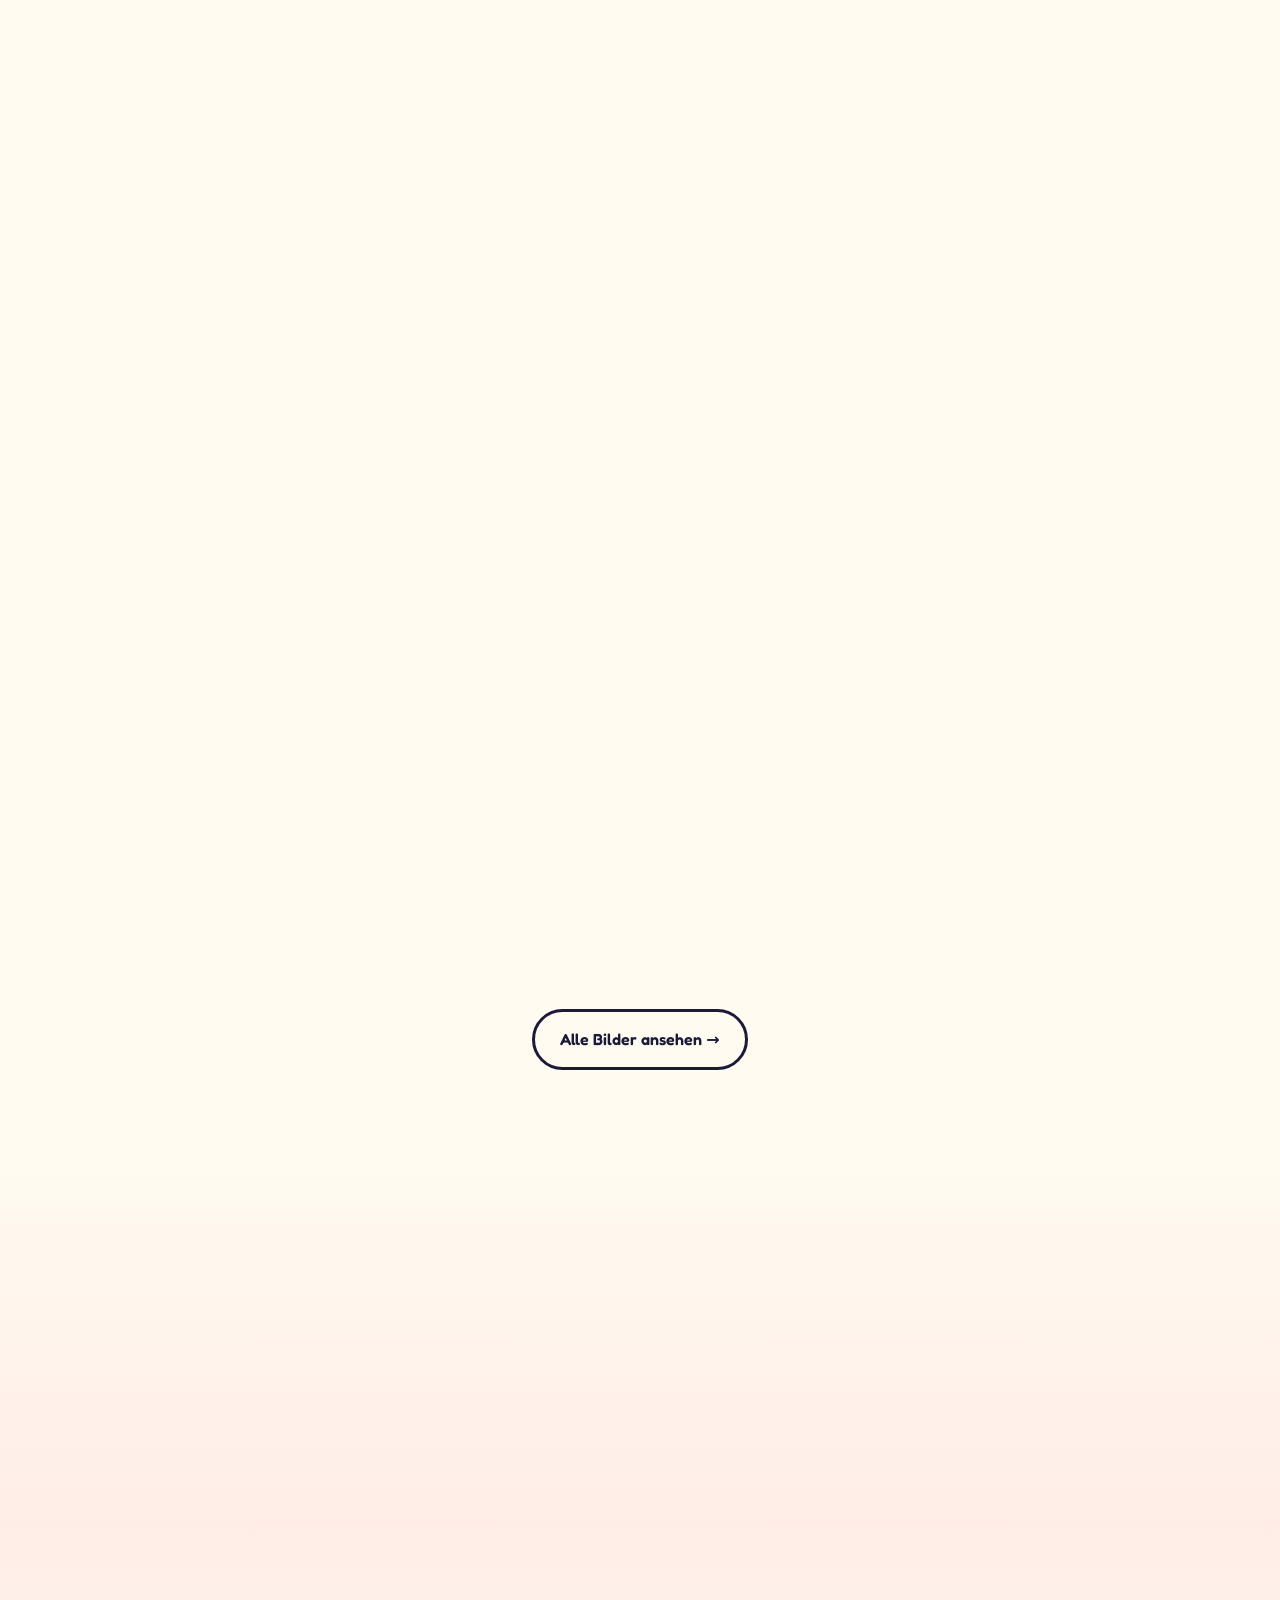
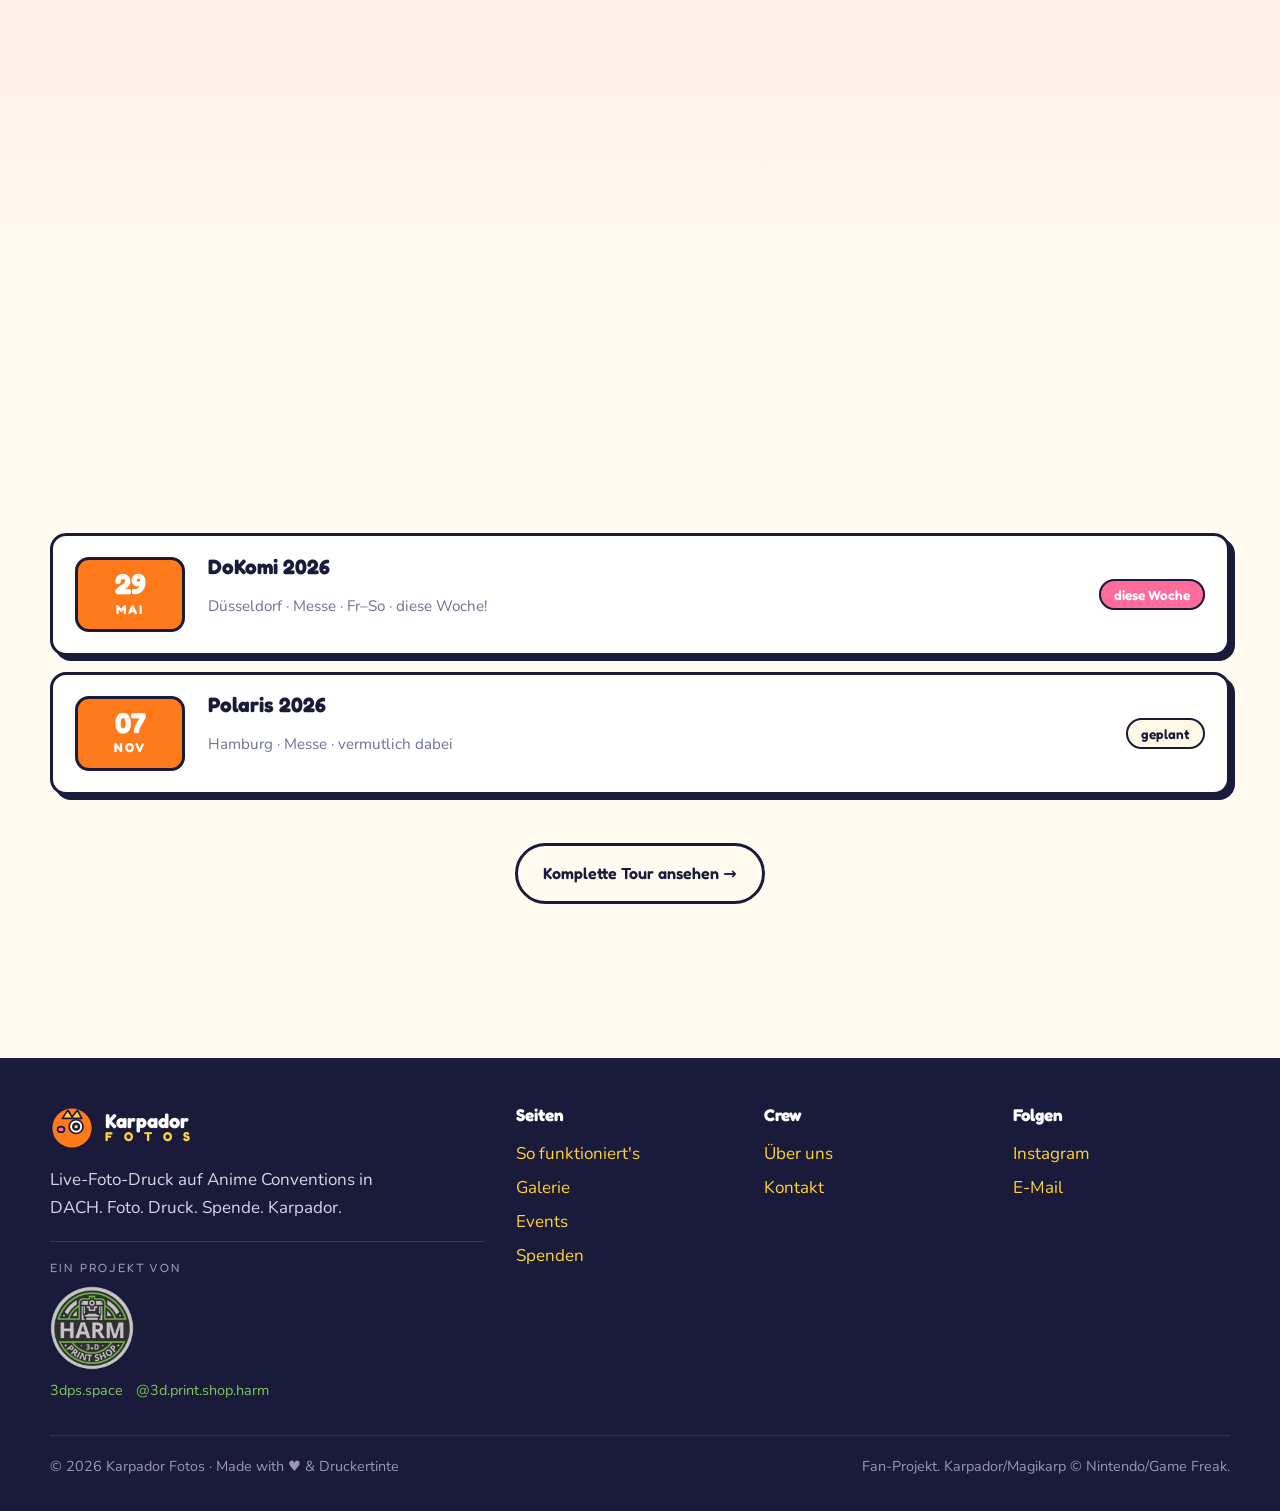
==== commit 2f9b45ef: "feat(website): add 3DPS parent brand integration across site Add 3D Print Shop Harm logo assets in P" ====
--- a/index.html
+++ b/index.html
@@ -60,6 +60,7 @@
         <div><strong>100+</strong> ausgedruckte Fotos</div>
         <div><strong>Polaris 2025</strong> war unser Start</div>
         <div><strong>🇯🇵 November</strong> Spendenziel: Japan!</div>
+        <div><strong>3DPS</strong> druckt unser Setup</div>
       </div>
     </div>
 
@@ -203,6 +204,16 @@
           </span>
         </a>
         <p style="margin-top:1rem; max-width: 36ch;">Live-Foto-Druck auf Anime Conventions in DACH. Foto. Druck. Spende. Karpador.</p>
+        <div class="dps-badge">
+          <div class="label">Ein Projekt von</div>
+          <a class="dps-wordmark" href="https://3dps.space" target="_blank" rel="noopener" style="display:block;">
+            <picture><source srcset="assets/3dps-logo.webp" type="image/webp"><img src="assets/3dps-logo.png" alt="3D Print Shop Harm" /></picture>
+          </a>
+          <div class="links">
+            <a href="https://3dps.space" target="_blank" rel="noopener">3dps.space</a>
+            <a href="https://www.instagram.com/3d.print.shop.harm/" target="_blank" rel="noopener">@3d.print.shop.harm</a>
+          </div>
+        </div>
       </div>
       <div>
         <h4>Seiten</h4>
--- a/styles.css
+++ b/styles.css
@@ -14,6 +14,9 @@
   --pink:          #FF6B9D;
   --aqua:          #4ECDC4;
   --aqua-deep:     #1B9AAA;
+  --lime:          #6DAF46;  /* 3DPS brand */
+  --lime-light:    #84C45C;
+  --lime-deep:     #4E8A30;
   --cream:         #FFF8E7;
   --paper:         #FFFBF0;
   --ink:           #1A1B3A;
@@ -395,6 +398,90 @@
 .tag.pink { background: var(--pink); color: #fff; }
 .tag.aqua { background: var(--aqua); color: var(--ink); }
 
+/* ---------- 3DPS (Parent Brand) ---------- */
+.section-dps {
+  background: linear-gradient(160deg, #1A1B3A 0%, #25264F 100%);
+  color: #E5E6F0;
+  border-top: 4px solid var(--lime);
+  border-bottom: 4px solid var(--lime);
+  position: relative;
+}
+.section-dps h2 { color: #fff; }
+.section-dps .eyebrow {
+  background: rgba(109,175,70,.15);
+  color: var(--lime-light);
+}
+.section-dps .lead { color: #BDBED2; }
+.section-dps a { color: var(--lime-light); }
+.dps-grid {
+  display: grid; gap: 2rem;
+  grid-template-columns: 1.1fr 1fr;
+  align-items: center;
+}
+@media (max-width: 800px) { .dps-grid { grid-template-columns: 1fr; text-align: center; }
+  .dps-grid .dps-cta { justify-content: center; }
+}
+.dps-wordmark {
+  color: #fff;
+  width: 220px;
+  max-width: 100%;
+  aspect-ratio: 1 / 1;
+  margin-bottom: 1rem;
+  display: block;
+  transition: transform .2s;
+}
+.dps-wordmark:hover { transform: rotate(-3deg) scale(1.04); }
+.dps-wordmark img { width: 100%; height: 100%; object-fit: contain; }
+.dps-cta {
+  display: flex; gap: .75rem; flex-wrap: wrap; margin-top: 1.4rem;
+}
+.dps-btn {
+  display: inline-flex; align-items: center; gap: .55rem;
+  padding: .8rem 1.4rem;
+  font-family: var(--font-display); font-weight: 600; font-size: .95rem;
+  border-radius: var(--radius-pill);
+  border: 2px solid var(--lime);
+  background: var(--lime); color: #fff;
+  cursor: pointer; transition: transform .15s, box-shadow .15s, background .2s;
+  text-decoration: none;
+}
+.dps-btn:hover { transform: translateY(-2px); background: var(--lime-light); text-decoration: none; }
+.dps-btn.ghost { background: transparent; color: var(--lime-light); }
+.dps-btn.ghost:hover { background: rgba(109,175,70,.15); color: #fff; }
+
+.dps-services {
+  display: flex; flex-wrap: wrap; gap: .5rem; margin-top: 1.2rem;
+}
+.dps-tag {
+  font-family: var(--font-display); font-weight: 500; font-size: .8rem;
+  padding: .3rem .8rem;
+  border-radius: var(--radius-pill);
+  background: rgba(109,175,70,.12);
+  color: var(--lime-light);
+  border: 1px solid rgba(109,175,70,.3);
+}
+
+/* Footer badge variant */
+.dps-badge {
+  margin-top: 1.2rem;
+  padding-top: 1rem;
+  border-top: 1px solid rgba(255,255,255,.12);
+}
+.dps-badge .label {
+  font-family: var(--font-display); font-size: .75rem;
+  letter-spacing: 2px; text-transform: uppercase;
+  color: #9897b8; margin-bottom: .5rem;
+}
+.dps-badge .dps-wordmark {
+  width: 84px;
+  margin: 0 0 .6rem;
+}
+.dps-badge .links {
+  font-size: .9rem;
+  display: flex; gap: .8rem; flex-wrap: wrap;
+}
+.dps-badge .links a { color: var(--lime-light); }
+
 /* ---------- Crew Avatars ---------- */
 .avatar {
   width: 132px; height: 132px;
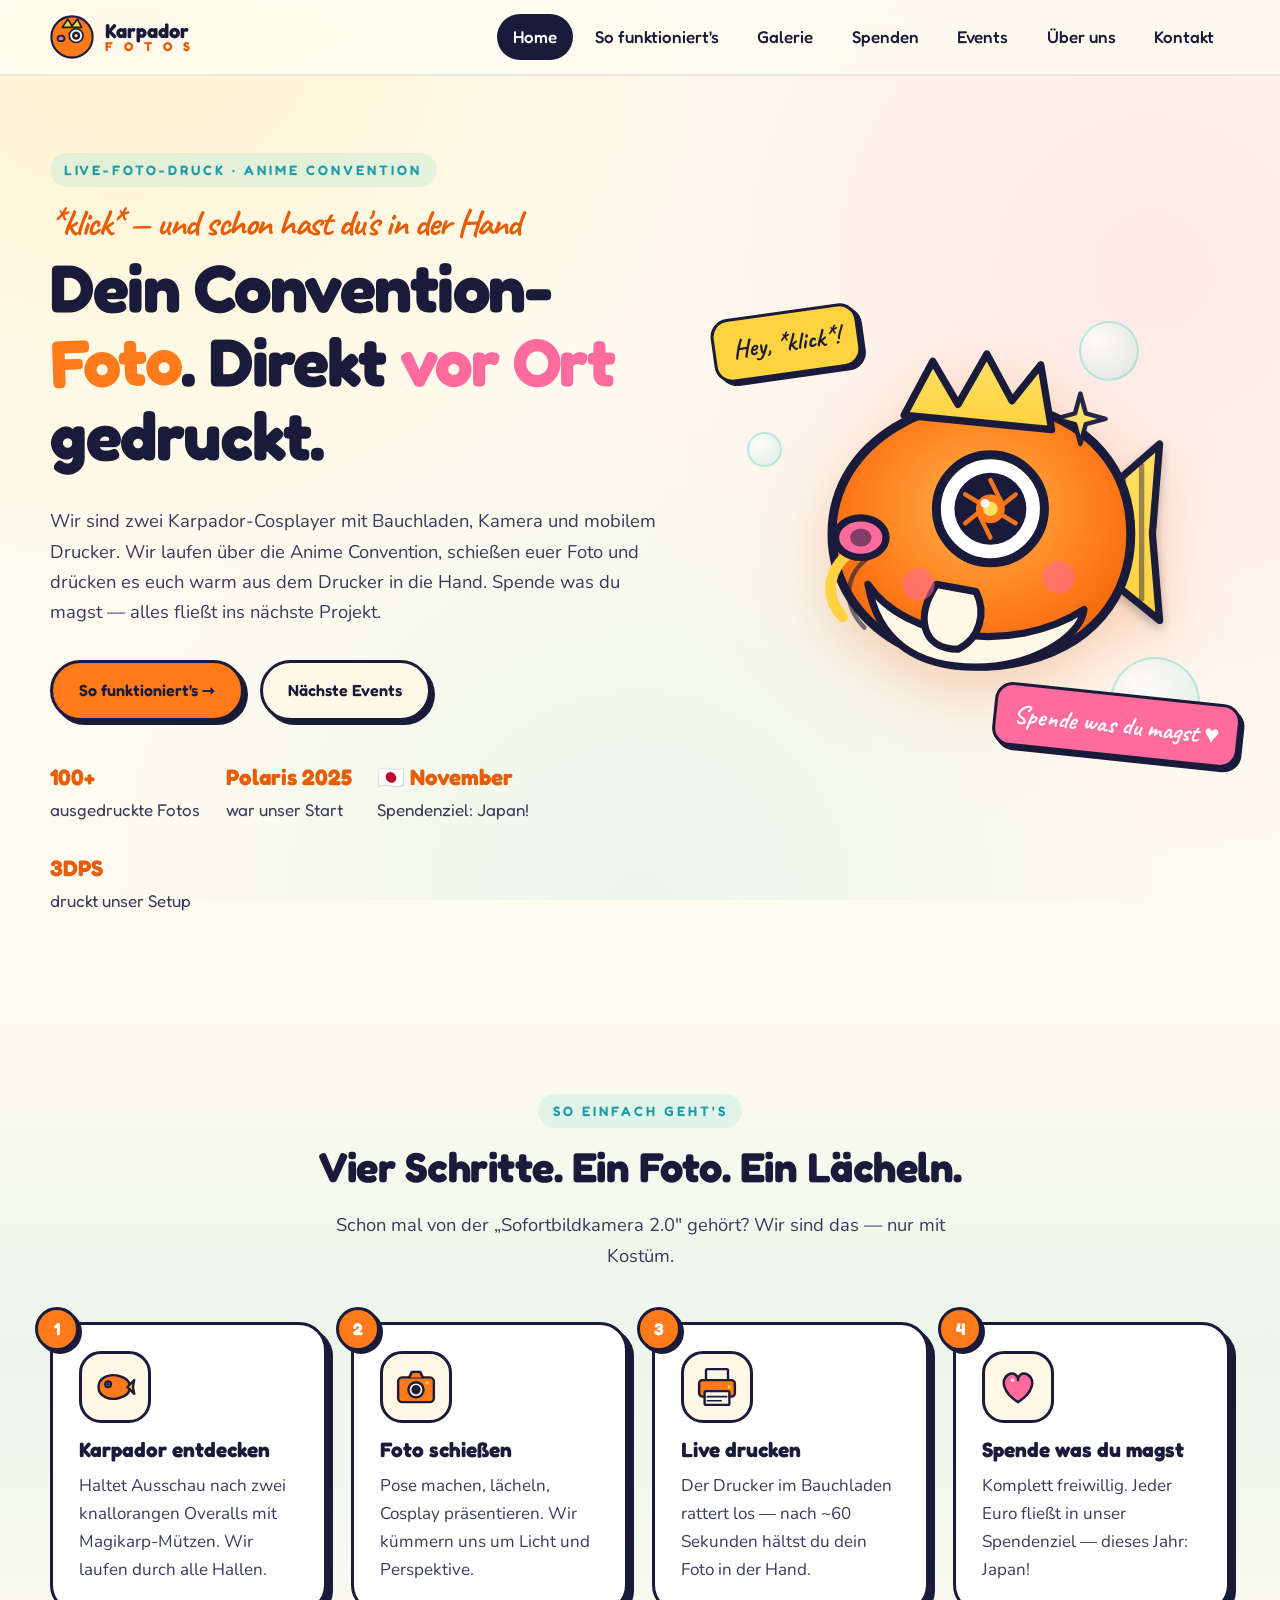
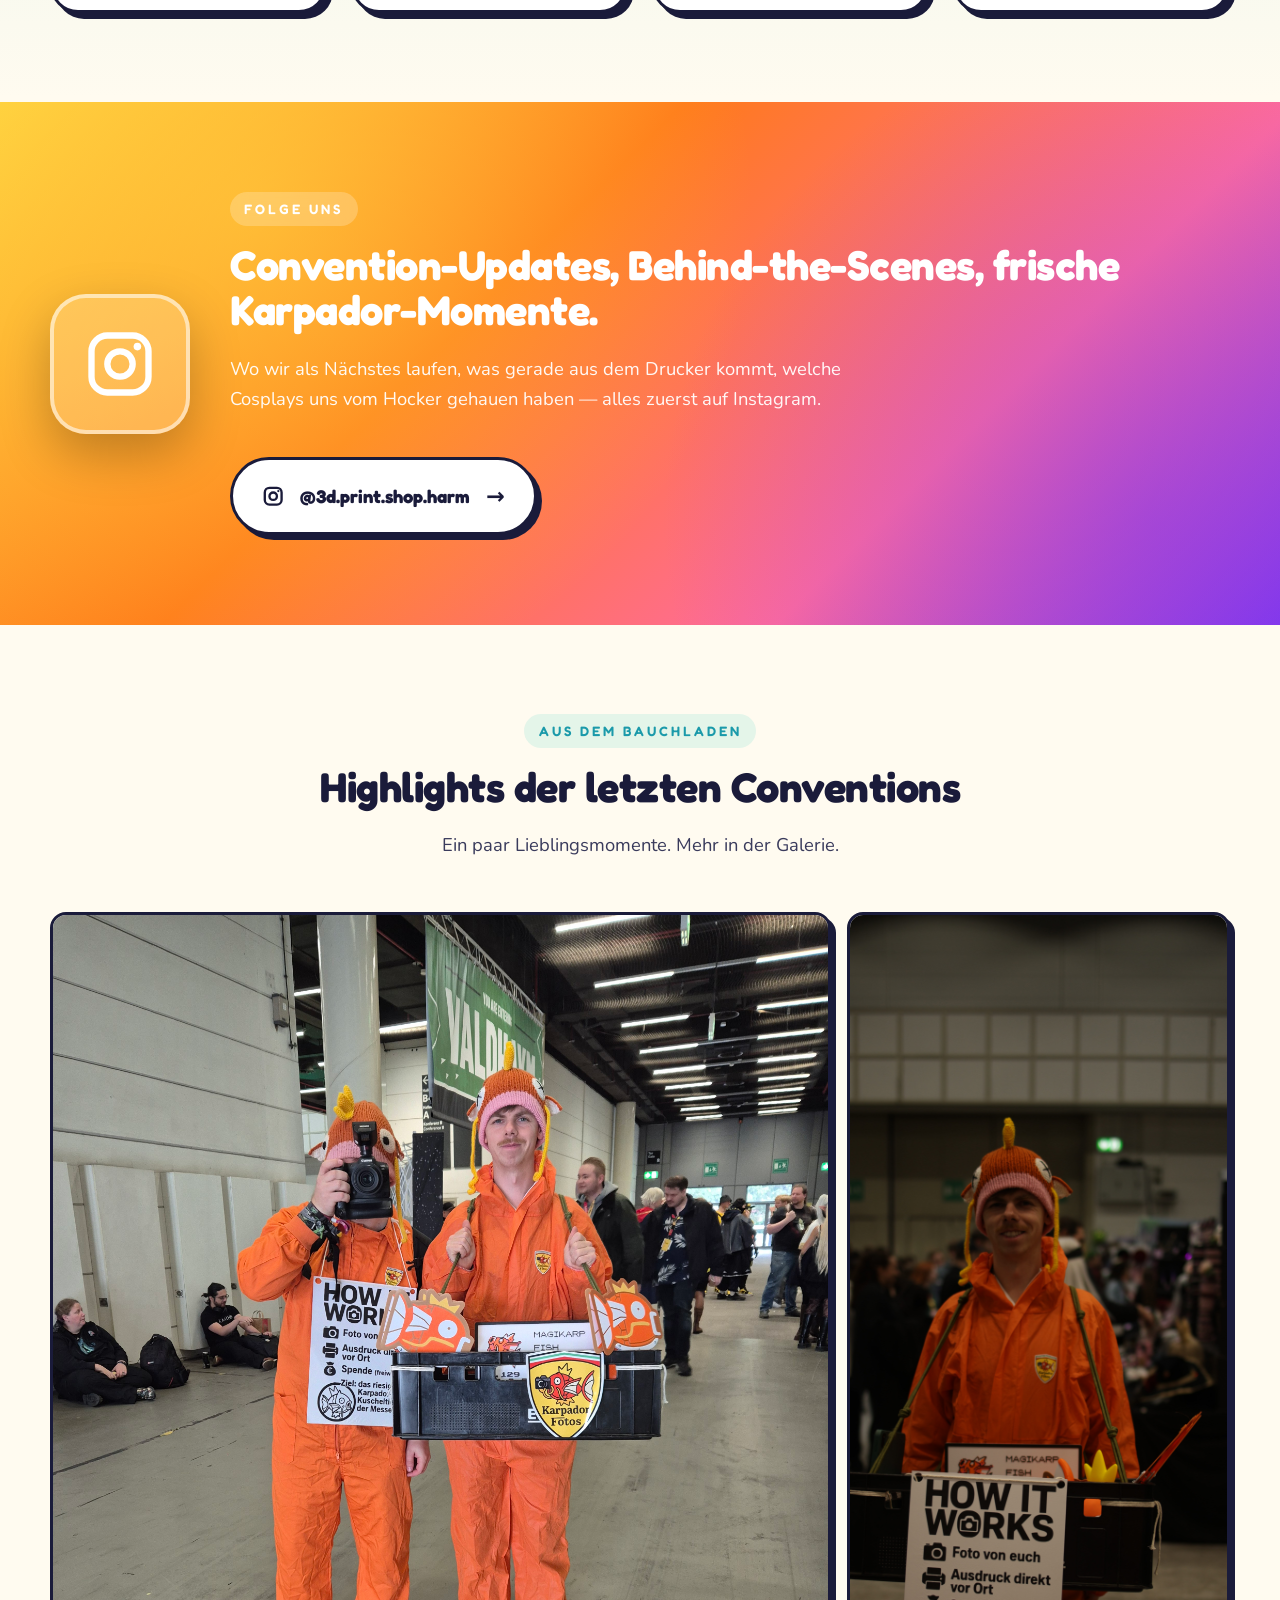
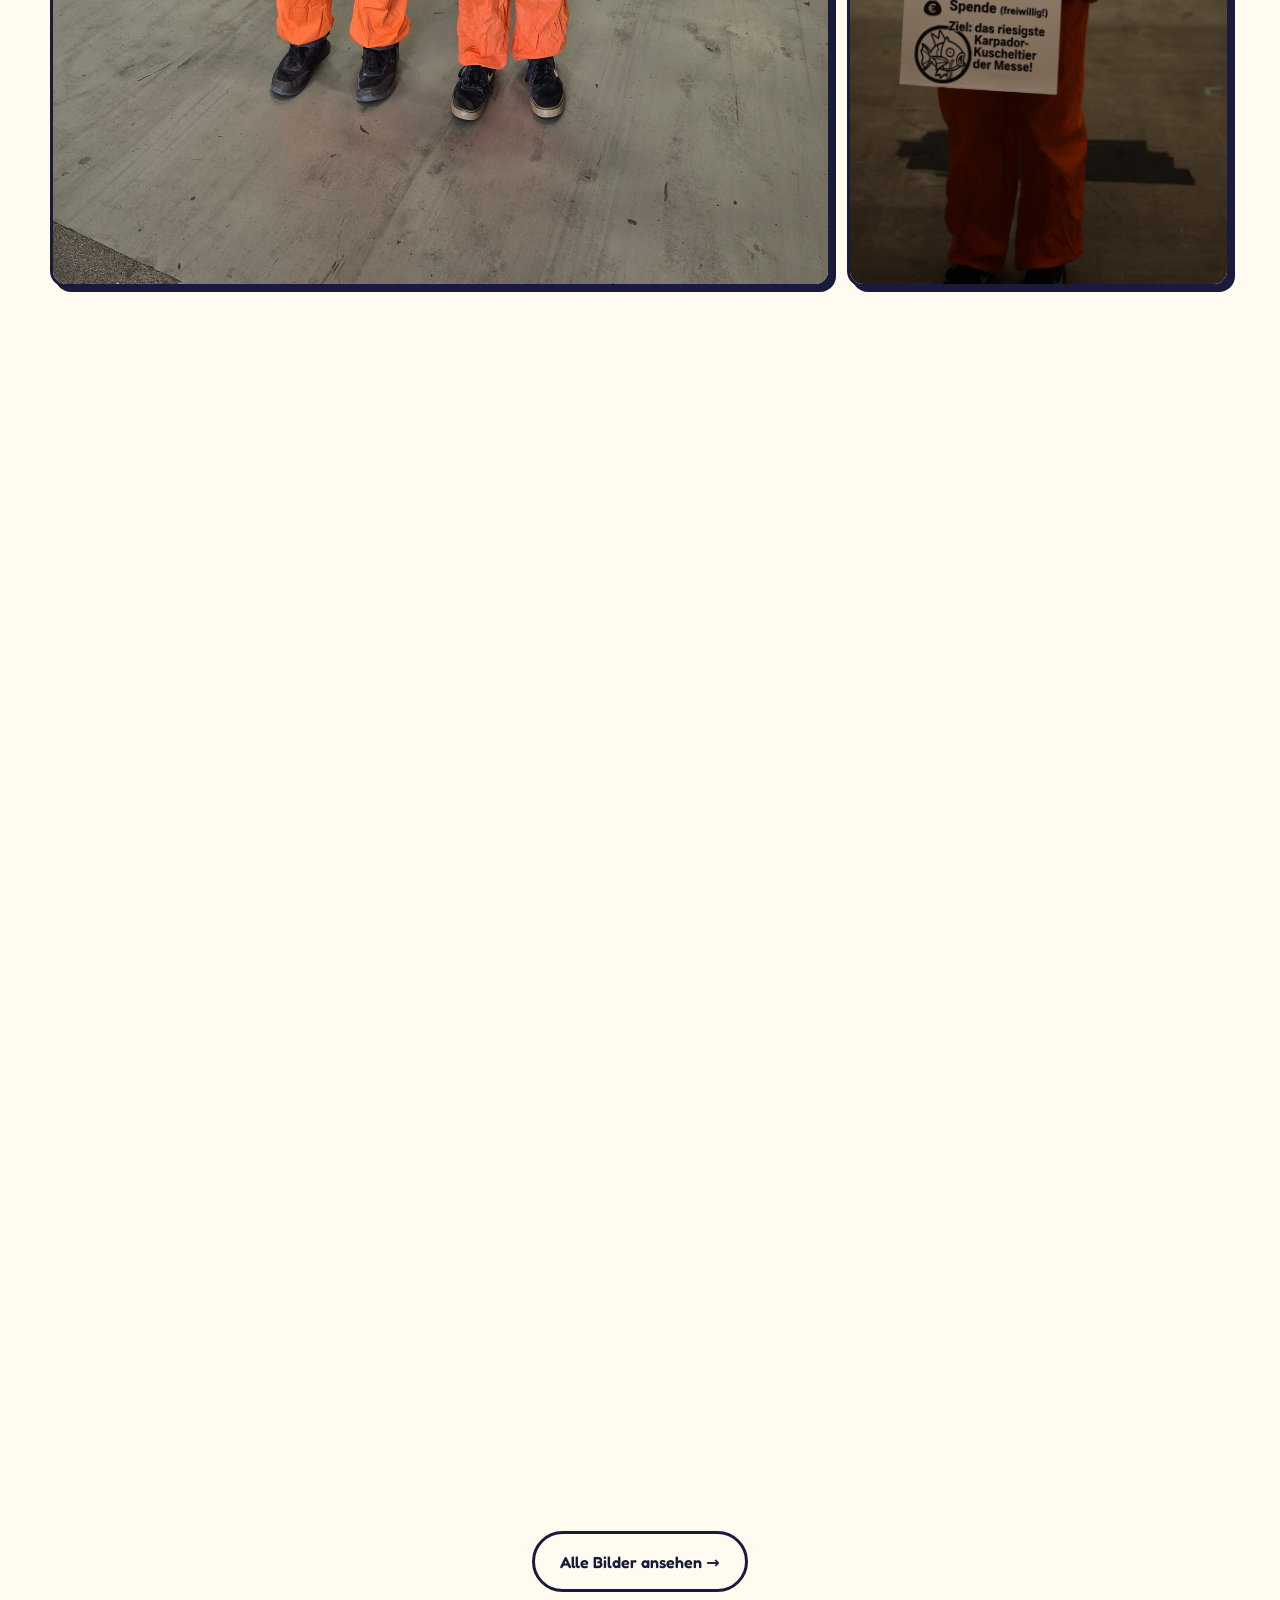
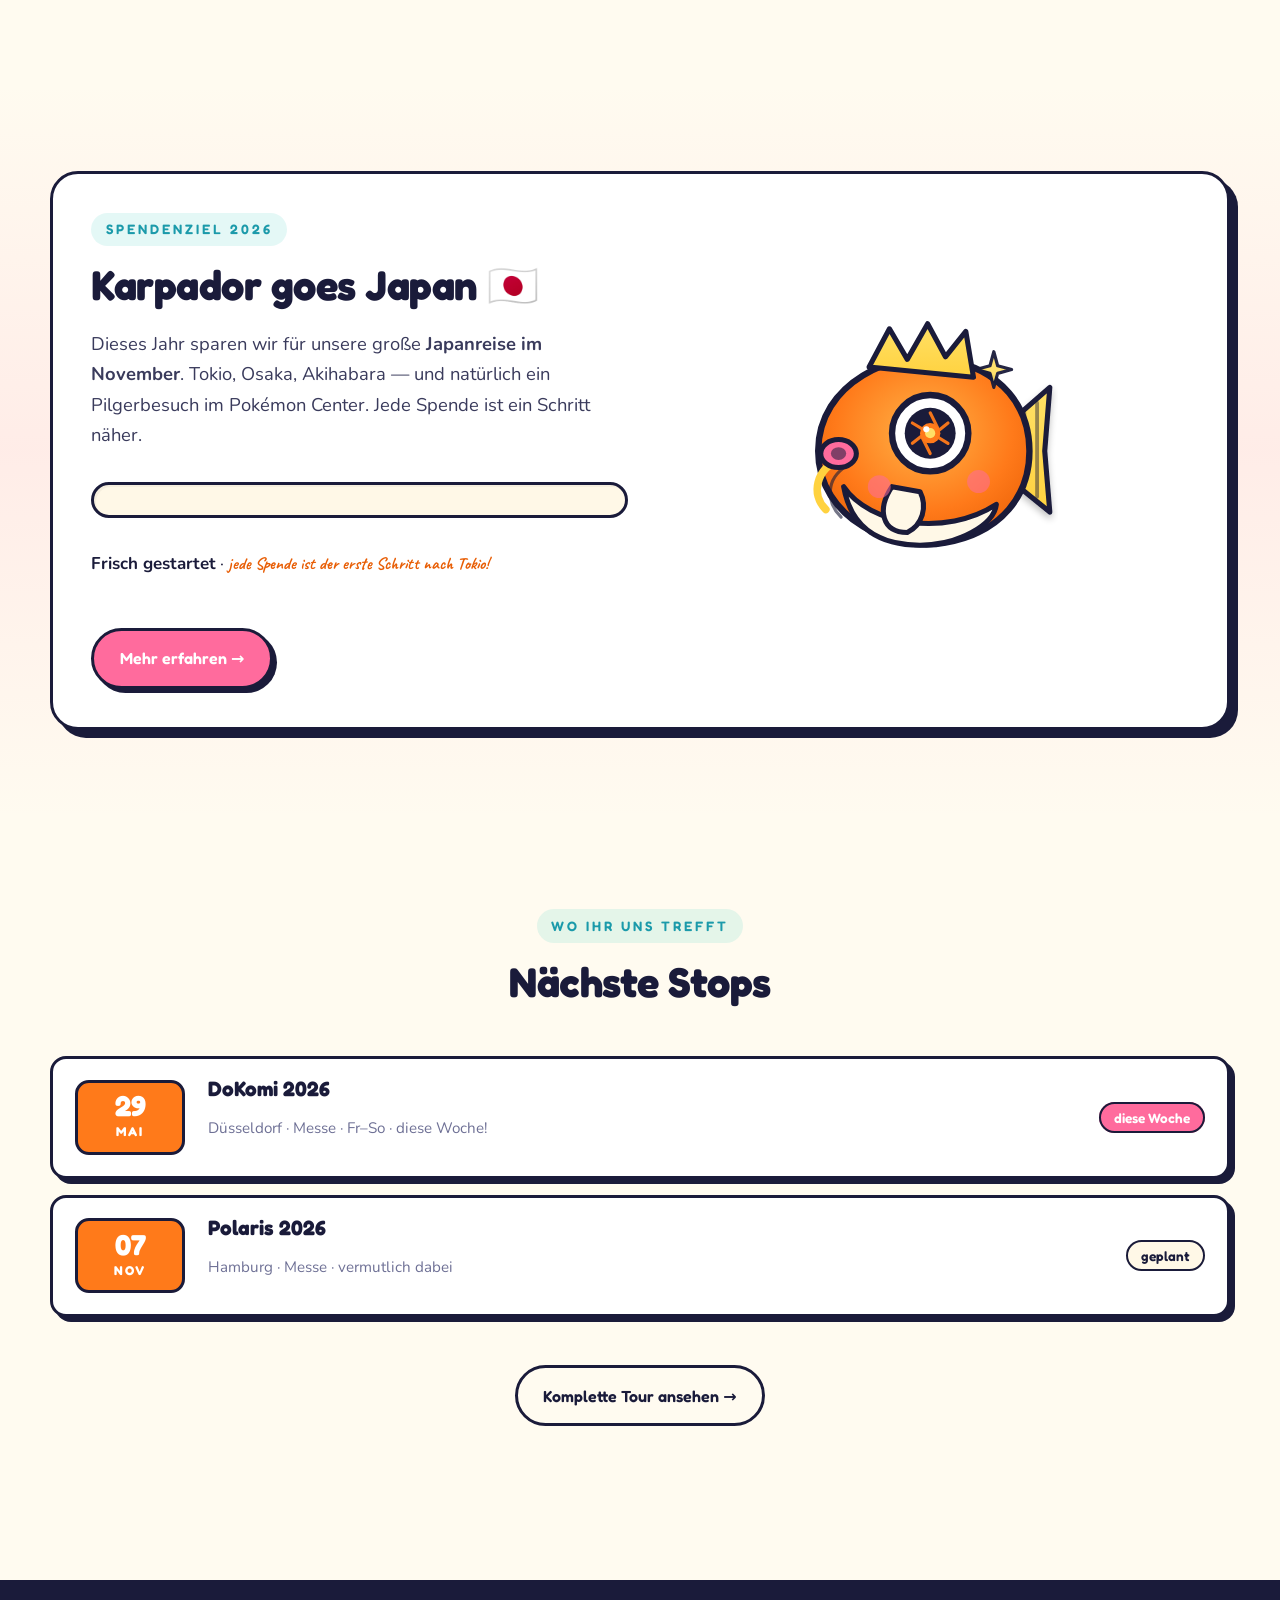
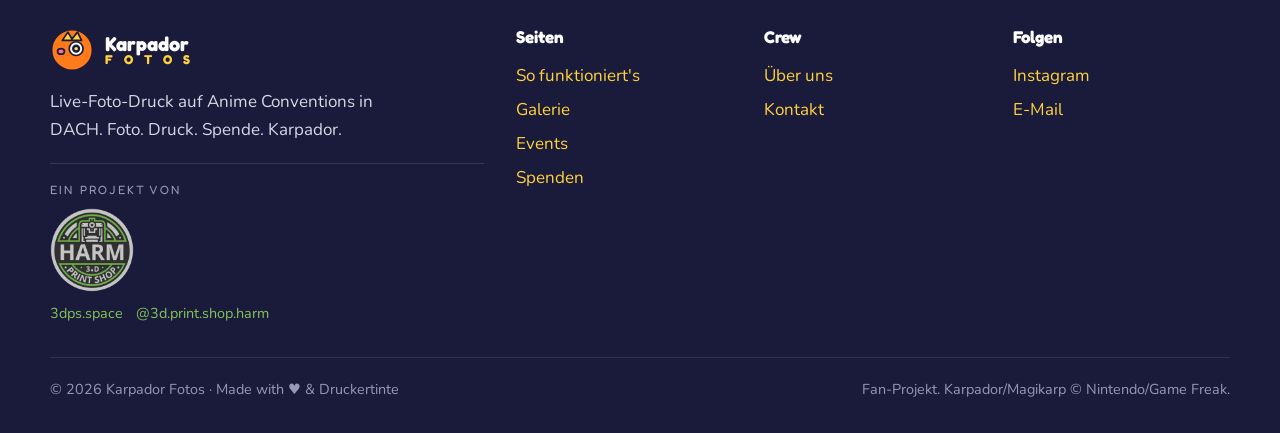
==== commit 31e7f010: "feat: add 3DPS business card, Instagram CTA, and update site content Add standalone 3D Print Shop Ha" ====
--- a/index.html
+++ b/index.html
@@ -113,6 +113,35 @@
   </div>
 </section>
 
+<!-- INSTAGRAM CTA -->
+<section class="section-insta">
+  <div class="container">
+    <div class="insta-cta reveal">
+      <div class="insta-icon" aria-hidden="true">
+        <svg viewBox="0 0 24 24" fill="none" stroke="currentColor" stroke-width="2" stroke-linecap="round" stroke-linejoin="round">
+          <rect x="3" y="3" width="18" height="18" rx="5"/>
+          <circle cx="12" cy="12" r="4"/>
+          <circle cx="17.5" cy="6.5" r="1.2" fill="currentColor" stroke="none"/>
+        </svg>
+      </div>
+      <div>
+        <span class="eyebrow">Folge uns</span>
+        <h2>Convention-Updates, Behind-the-Scenes, frische Karpador-Momente.</h2>
+        <p class="lead">Wo wir als Nächstes laufen, was gerade aus dem Drucker kommt, welche Cosplays uns vom Hocker gehauen haben — alles zuerst auf Instagram.</p>
+        <a class="btn-insta" href="https://www.instagram.com/3d.print.shop.harm/" target="_blank" rel="noopener">
+          <svg viewBox="0 0 24 24" fill="none" stroke="currentColor" stroke-width="2.5" style="width:1.4rem;height:1.4rem;">
+            <rect x="3" y="3" width="18" height="18" rx="5"/>
+            <circle cx="12" cy="12" r="4"/>
+            <circle cx="17.5" cy="6.5" r="1.2" fill="currentColor" stroke="none"/>
+          </svg>
+          <span class="handle">@3d.print.shop.harm</span>
+          <span class="arrow">→</span>
+        </a>
+      </div>
+    </div>
+  </div>
+</section>
+
 <!-- GALLERY TEASER -->
 <section>
   <div class="container">
@@ -234,8 +263,8 @@
       <div>
         <h4>Folgen</h4>
         <ul style="list-style:none; padding:0; margin:0; line-height:2;">
-          <li><a href="#">Instagram</a></li>
-          <li><a href="mailto:hallo@karpador-fotos.de">E-Mail</a></li>
+          <li><a href="https://www.instagram.com/3d.print.shop.harm/" target="_blank" rel="noopener">Instagram</a></li>
+          <li><a href="mailto:service@3dps.space">E-Mail</a></li>
         </ul>
       </div>
     </div>
--- a/styles.css
+++ b/styles.css
@@ -398,6 +398,71 @@
 .tag.pink { background: var(--pink); color: #fff; }
 .tag.aqua { background: var(--aqua); color: var(--ink); }
 
+/* ---------- Instagram CTA ---------- */
+.section-insta {
+  background:
+    radial-gradient(circle at 20% 20%, rgba(255,210,63,.55), transparent 45%),
+    linear-gradient(135deg, #FFD23F 0%, #FF7A1A 38%, #FF6B9D 72%, #8338EC 100%);
+  position: relative;
+  overflow: hidden;
+  color: #fff;
+}
+.section-insta::before {
+  content: '';
+  position: absolute; inset: 0;
+  background:
+    radial-gradient(circle at 90% 80%, rgba(131,56,236,.4), transparent 40%);
+  pointer-events: none;
+}
+.insta-cta {
+  position: relative;
+  display: grid;
+  grid-template-columns: auto 1fr;
+  gap: 2.5rem;
+  align-items: center;
+}
+.insta-cta .eyebrow {
+  background: rgba(255,255,255,.22);
+  color: #fff;
+  backdrop-filter: blur(8px);
+}
+.insta-cta h2 { color: #fff; }
+.insta-cta .lead { color: rgba(255,255,255,.95); max-width: 56ch; }
+.insta-icon {
+  width: 140px; height: 140px;
+  border-radius: 36px;
+  background: rgba(255,255,255,.18);
+  border: 4px solid rgba(255,255,255,.55);
+  display: grid; place-items: center;
+  color: #fff;
+  box-shadow: 0 20px 50px rgba(0,0,0,.25);
+  flex-shrink: 0;
+}
+.insta-icon svg { width: 76px; height: 76px; }
+.btn-insta {
+  display: inline-flex; align-items: center; gap: 1rem;
+  padding: 1.1rem 1.8rem;
+  background: #fff; color: var(--ink);
+  border-radius: var(--radius-pill);
+  border: 3px solid var(--ink);
+  font-family: var(--font-display); font-weight: 700; font-size: 1.15rem;
+  text-decoration: none;
+  box-shadow: 5px 5px 0 var(--ink);
+  transition: transform .15s, box-shadow .15s;
+  margin-top: 1.5rem;
+}
+.btn-insta:hover {
+  transform: translate(-3px, -3px);
+  box-shadow: 8px 8px 0 var(--ink);
+  text-decoration: none; color: var(--ink);
+}
+.btn-insta .arrow { font-size: 1.4rem; }
+@media (max-width: 700px) {
+  .insta-cta { grid-template-columns: 1fr; text-align: center; }
+  .insta-icon { margin: 0 auto; width: 110px; height: 110px; }
+  .insta-icon svg { width: 60px; height: 60px; }
+}
+
 /* ---------- 3DPS (Parent Brand) ---------- */
 .section-dps {
   background: linear-gradient(160deg, #1A1B3A 0%, #25264F 100%);
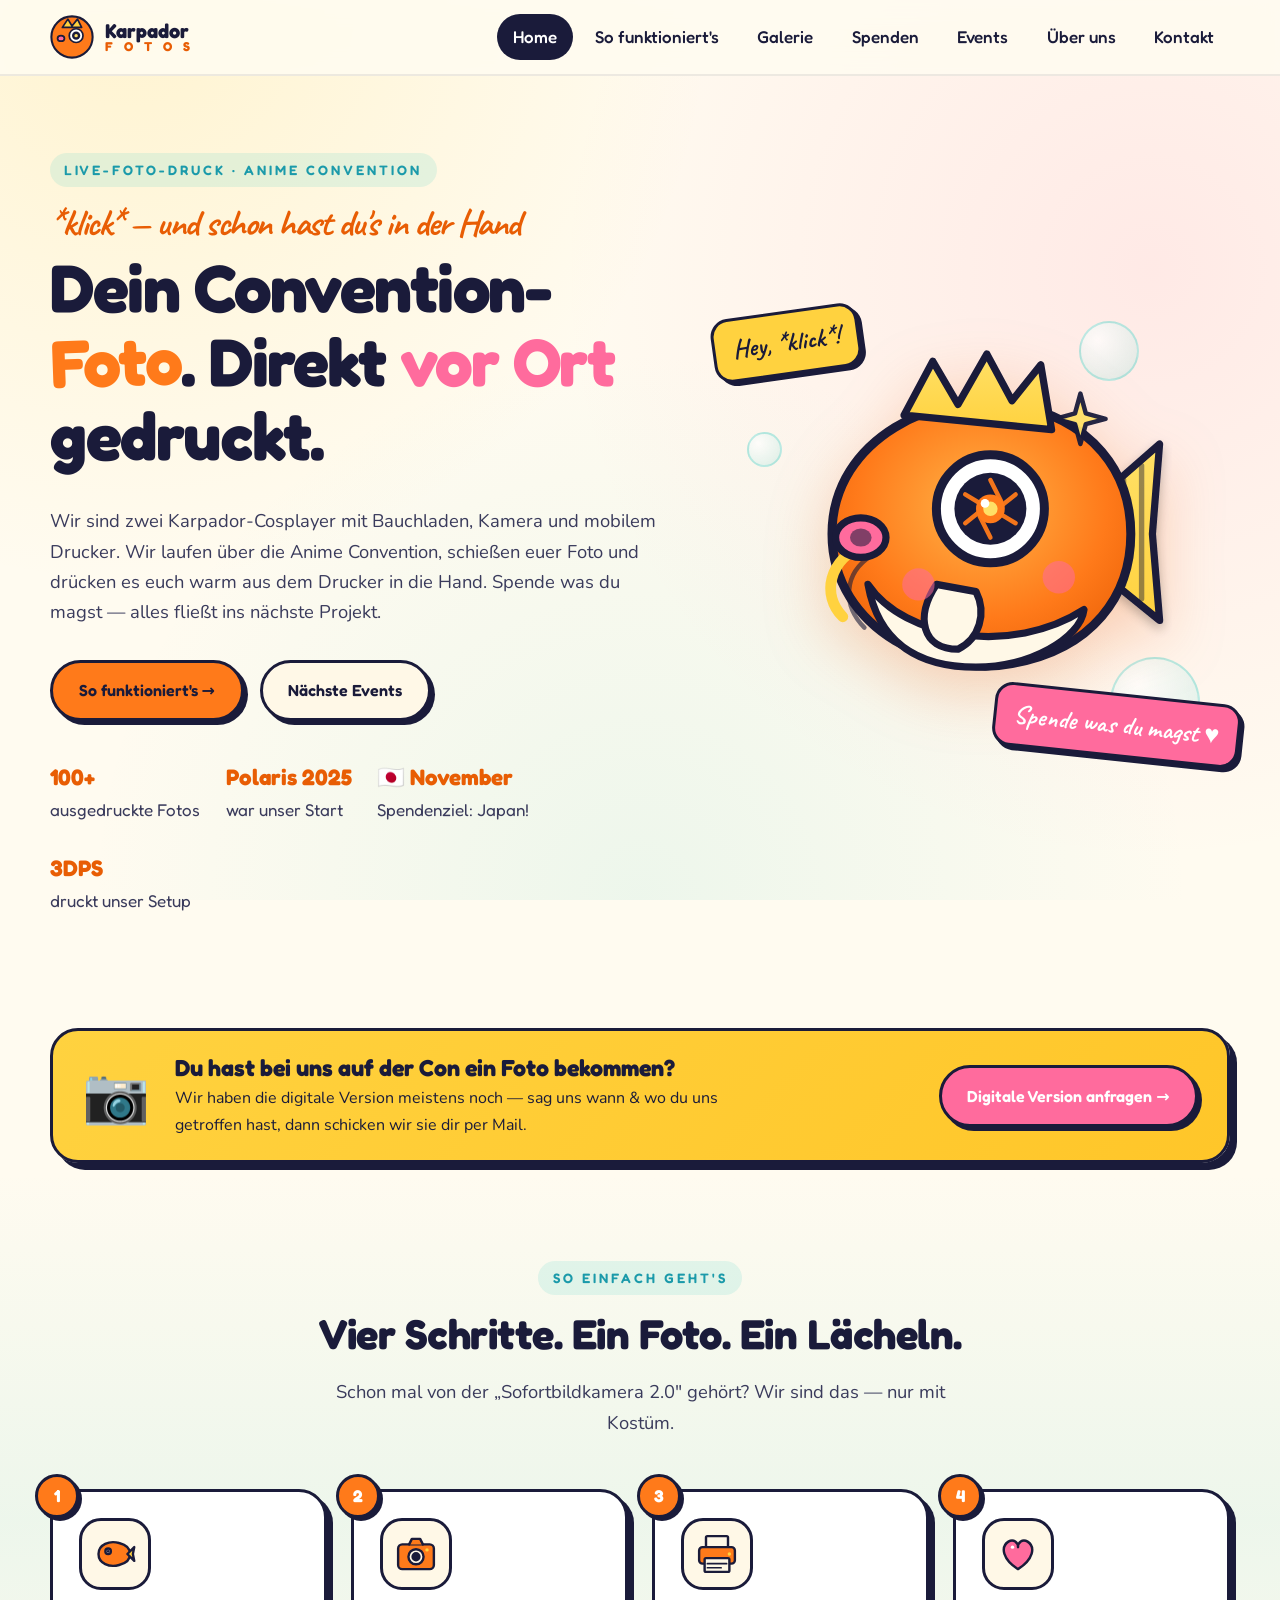
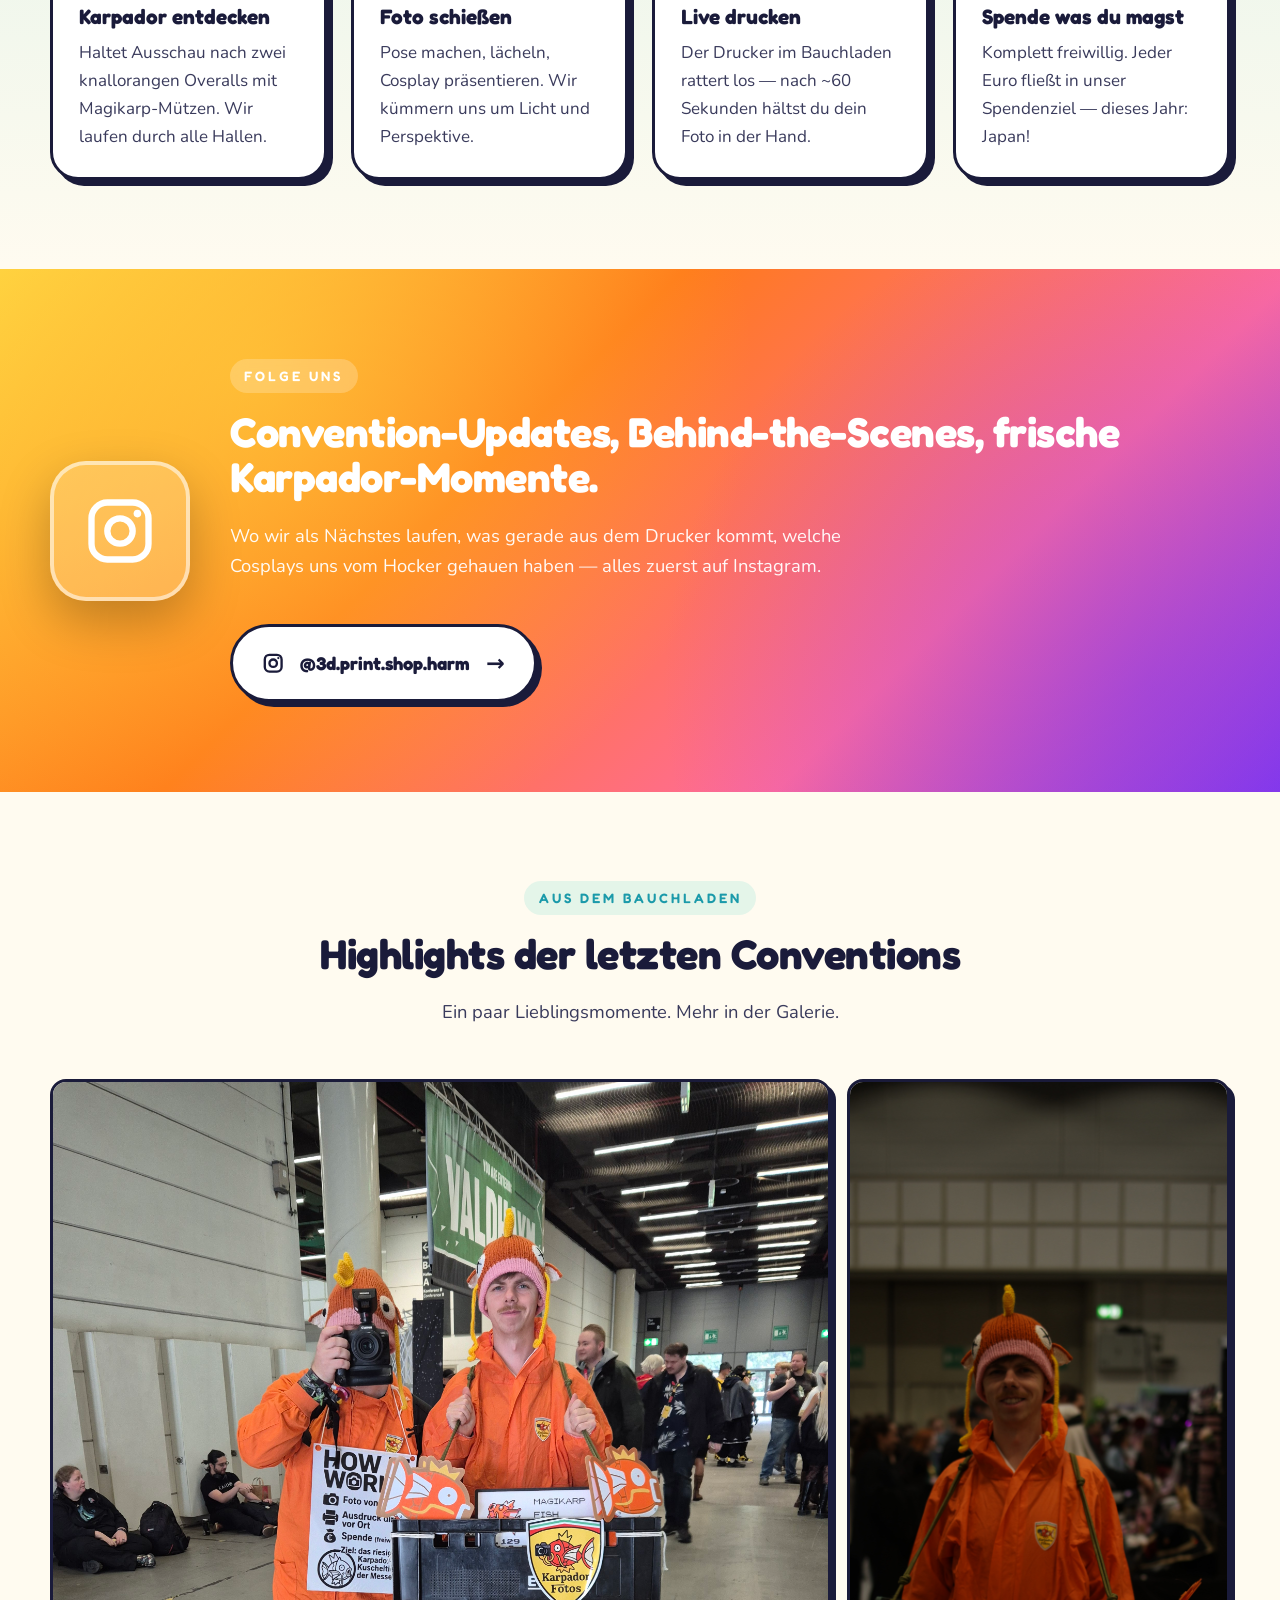
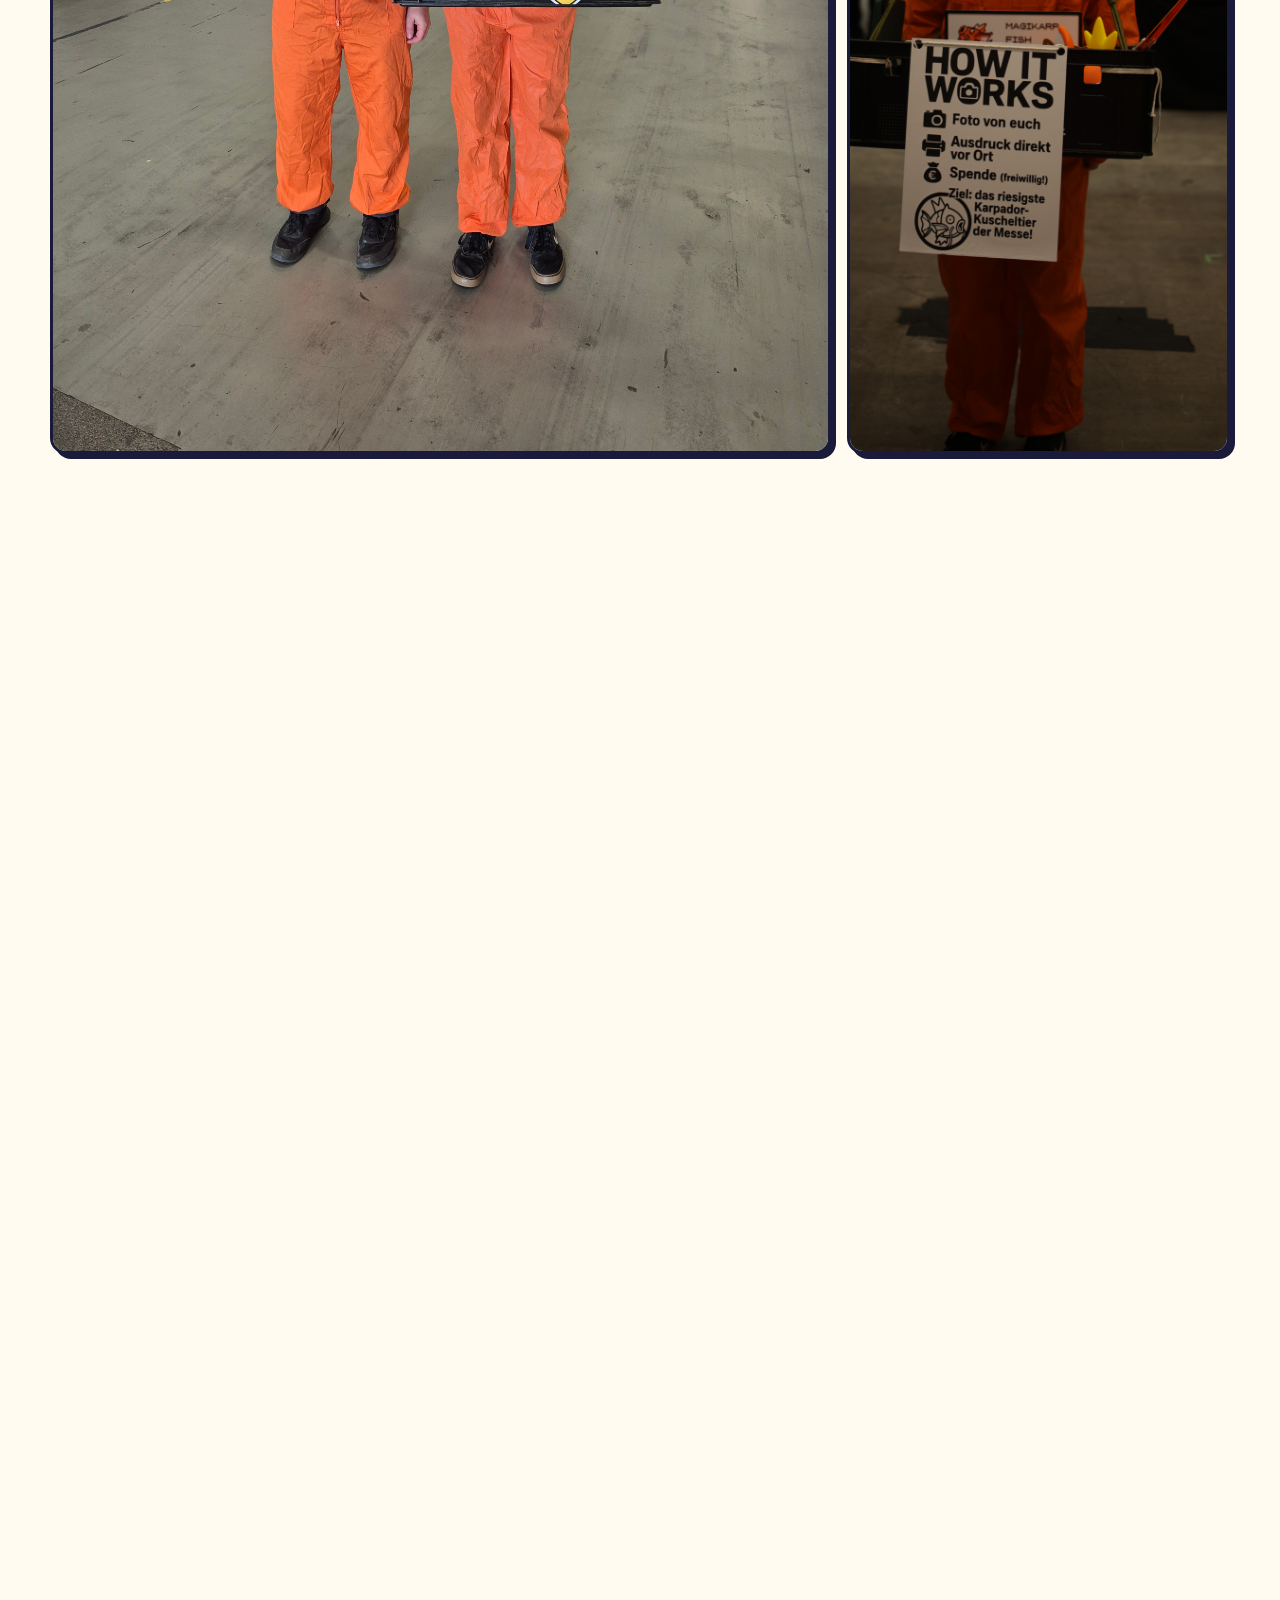
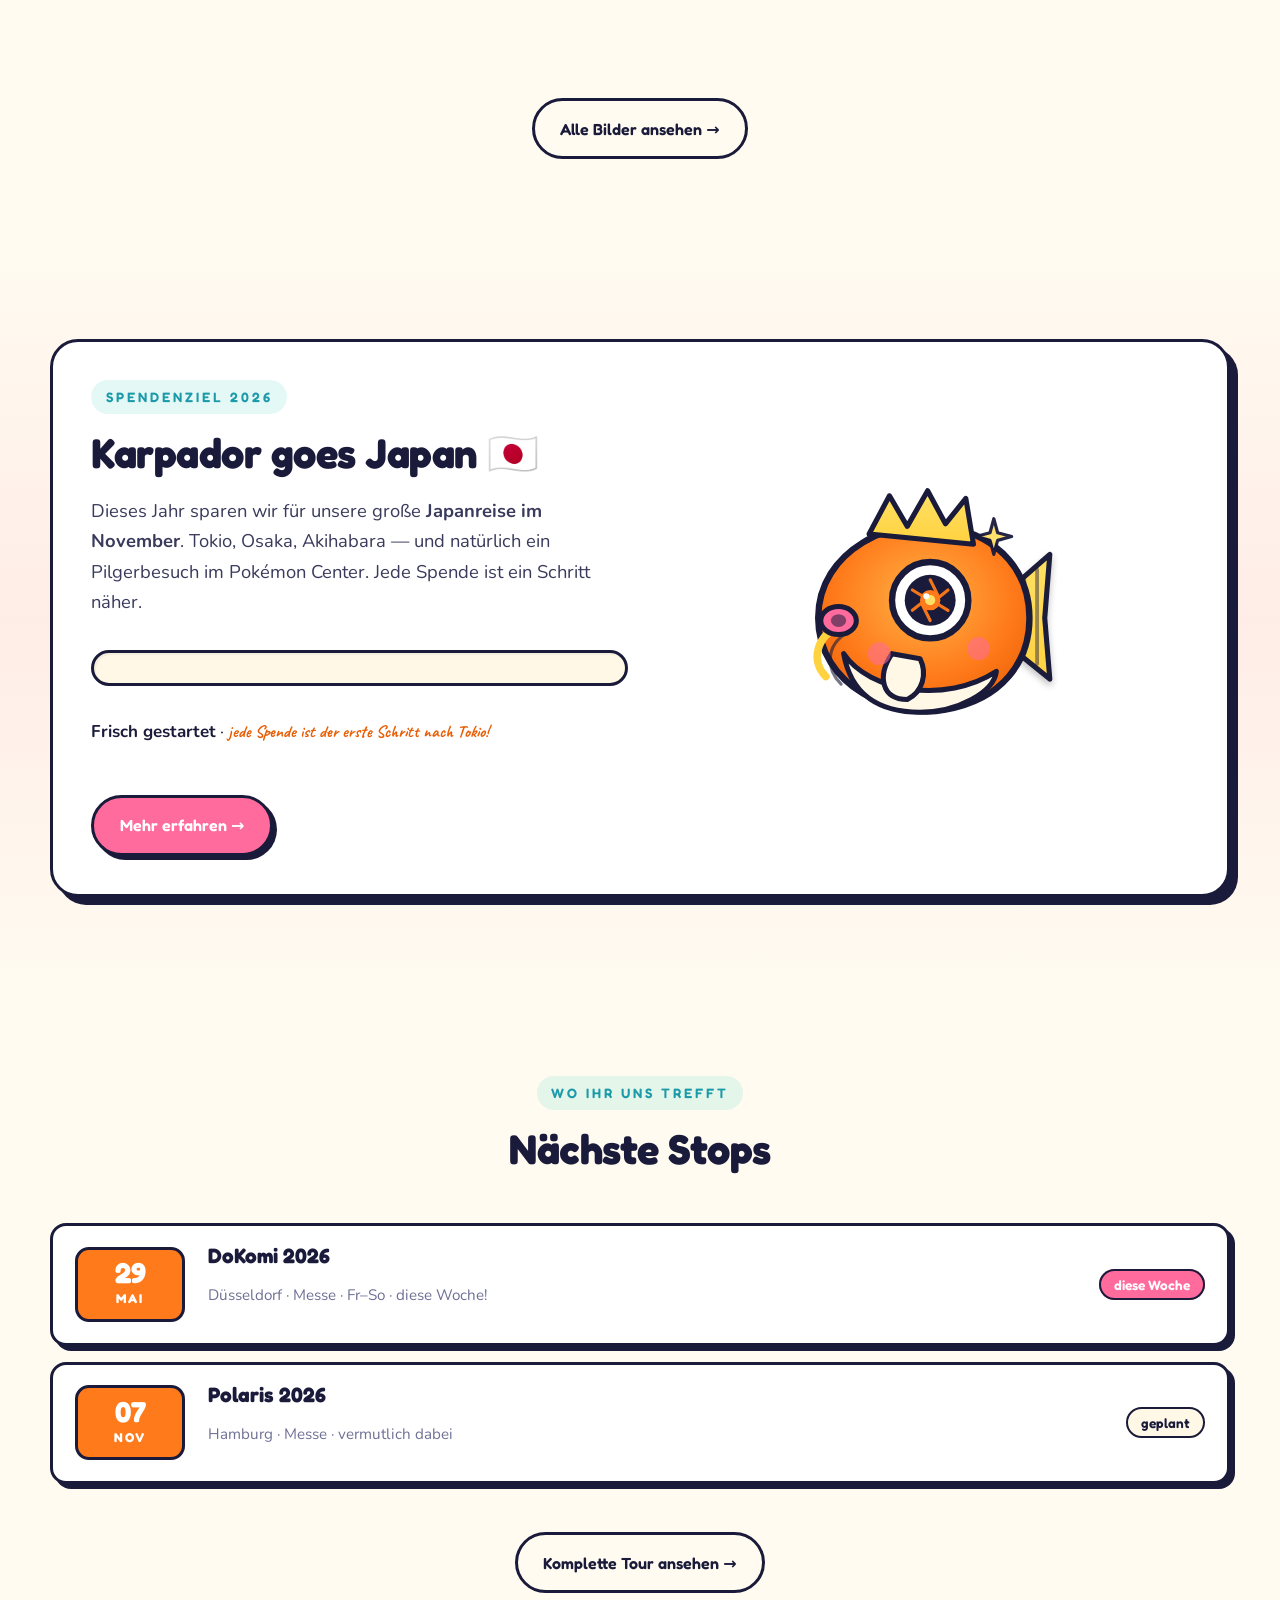
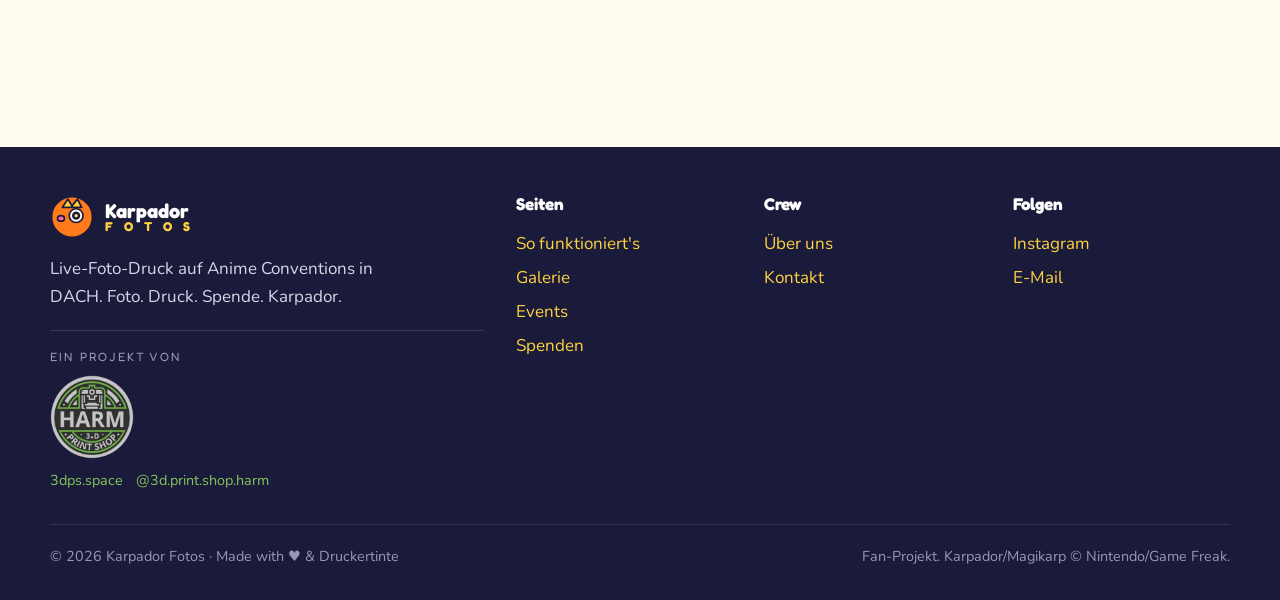
==== commit 4057a7b8: "feat: add photo recovery CTA and form handling Add a responsive photo recovery call-to-action sectio" ====
--- a/index.html
+++ b/index.html
@@ -75,6 +75,20 @@
   </div>
 </section>
 
+<!-- PHOTO RECOVERY CTA -->
+<section class="recover-photo-cta">
+  <div class="container">
+    <div class="recover-card reveal">
+      <div class="recover-icon">📷</div>
+      <div class="recover-text">
+        <h3>Du hast bei uns auf der Con ein Foto bekommen?</h3>
+        <p>Wir haben die digitale Version meistens noch — sag uns wann &amp; wo du uns getroffen hast, dann schicken wir sie dir per Mail.</p>
+      </div>
+      <a class="btn pink recover-btn" href="kontakt.html?topic=foto-wiederfinden">Digitale Version anfragen →</a>
+    </div>
+  </div>
+</section>
+
 <!-- HOW IT WORKS -->
 <section class="section-aqua">
   <div class="container">
@@ -155,7 +169,7 @@
       <figure class="wide reveal"><img src="images/20251011_123414.jpg" alt="Karpador Crew mit Bauchladen auf der Convention" /></figure>
       <figure class="small reveal"><img src="images/0R0A3905.JPG" alt="How-it-works Schild am Bauchladen" /></figure>
       <figure class="small reveal"><img src="images/IMG-20251009-WA0000.jpeg" alt="Karpador Sticker aus dem 3D-Drucker" /></figure>
-      <figure class="medium reveal"><img src="images/IMG-20251009-WA0020.jpg" alt="Karpador Schilder werden produziert" /></figure>
+      <figure class="medium reveal"><img src="images/bts-karpador-army-2026.jpg" alt="Frische Karpador-Schule aus dem 3D-Drucker" /></figure>
       <figure class="medium reveal"><img src="images/IMG-20251009-WA0015.jpg" alt="Karpador Illustration über dem Regenbogen" class="landscape" /></figure>
     </div>
     <div class="center mt-3">
--- a/styles.css
+++ b/styles.css
@@ -368,6 +368,39 @@
 }
 textarea { min-height: 140px; resize: vertical; }
 
+/* Contact form feedback box */
+.contact-feedback {
+  margin-top: 1rem;
+  padding: 0;
+  border-radius: 14px;
+  font-family: var(--font-body);
+  font-weight: 600;
+  font-size: .98rem;
+  line-height: 1.4;
+  opacity: 0;
+  max-height: 0;
+  overflow: hidden;
+  transition: opacity .25s ease, padding .25s ease, max-height .25s ease, border-width .25s;
+  border: 0 solid;
+}
+.contact-feedback:not(:empty) {
+  opacity: 1;
+  padding: .9rem 1.15rem;
+  max-height: 200px;
+  border-width: 2px;
+}
+.contact-feedback.success {
+  background: rgba(78,205,196,.18);
+  border-color: var(--aqua-deep);
+  color: var(--aqua-deep);
+}
+.contact-feedback.error {
+  background: rgba(255,107,157,.16);
+  border-color: var(--pink);
+  color: #B8245E;
+}
+#contact-submit:disabled { opacity: .7; cursor: wait; }
+
 /* ---------- Footer ---------- */
 .footer {
   background: var(--ink); color: #d6d6e6; padding: 3rem 0 2rem; margin-top: 4rem;
@@ -398,6 +431,52 @@
 .tag.pink { background: var(--pink); color: #fff; }
 .tag.aqua { background: var(--aqua); color: var(--ink); }
 
+/* ---------- Foto-Wiederfinden CTA ---------- */
+.recover-photo-cta {
+  padding: 1.5rem 0 .5rem;
+}
+.recover-card {
+  display: grid;
+  grid-template-columns: auto 1fr auto;
+  align-items: center;
+  gap: 1.6rem;
+  padding: 1.4rem 1.8rem;
+  background: linear-gradient(135deg, var(--yellow) 0%, #FFC629 100%);
+  border: 3px solid var(--ink);
+  border-radius: var(--radius-lg);
+  box-shadow: 7px 7px 0 var(--ink);
+  position: relative;
+}
+.recover-card .recover-icon {
+  font-size: 3.4rem; line-height: 1;
+  flex-shrink: 0;
+}
+.recover-card .recover-text h3 {
+  font-family: var(--font-display); font-weight: 700;
+  font-size: 1.45rem; line-height: 1.15;
+  margin: 0 0 .3rem;
+  color: var(--ink);
+}
+.recover-card .recover-text p {
+  margin: 0;
+  color: var(--ink);
+  font-size: 1rem;
+  max-width: 56ch;
+}
+.recover-card .recover-btn {
+  flex-shrink: 0;
+  white-space: nowrap;
+}
+@media (max-width: 760px) {
+  .recover-card {
+    grid-template-columns: 1fr;
+    text-align: center;
+    padding: 1.4rem 1.2rem;
+  }
+  .recover-card .recover-icon { margin: 0 auto; font-size: 2.8rem; }
+  .recover-card .recover-btn { justify-self: center; }
+}
+
 /* ---------- Instagram CTA ---------- */
 .section-insta {
   background:
